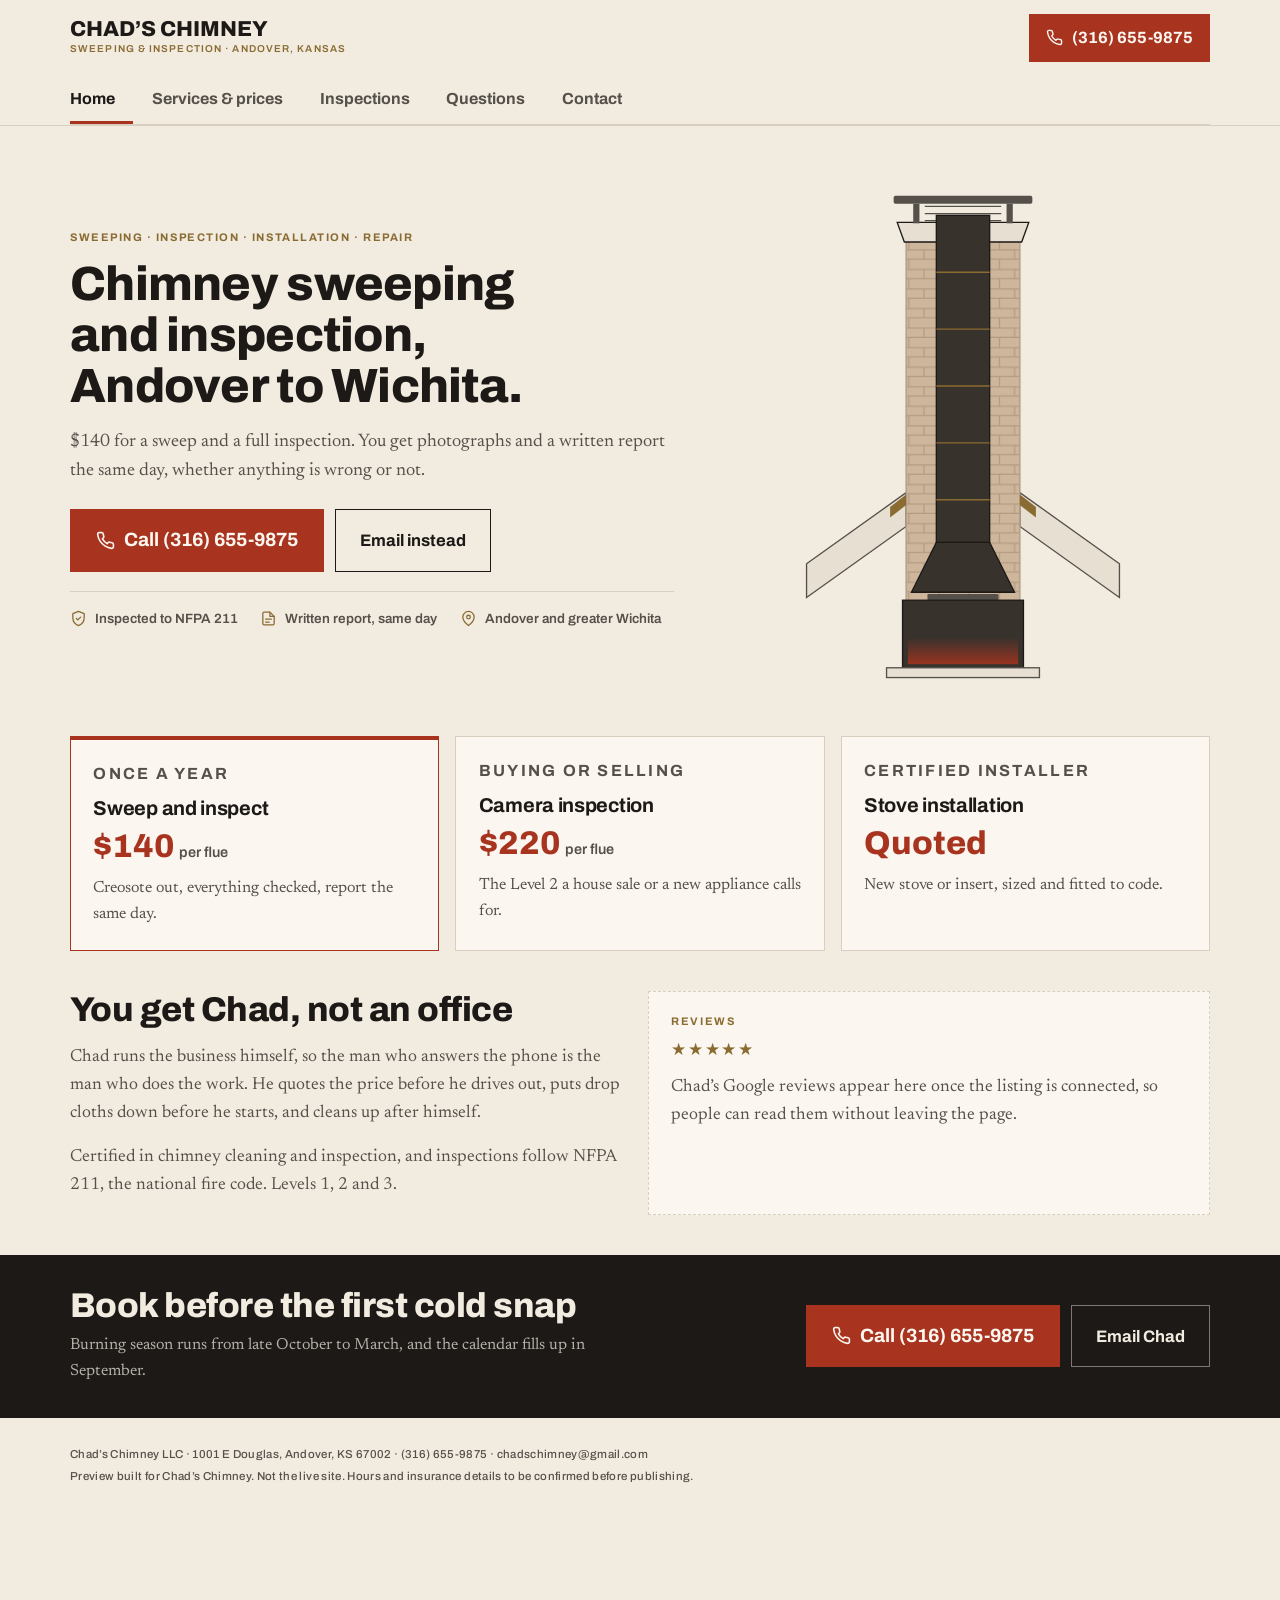
==== index.html @ 2d2edec3 "Add the Chad's Chimney website Single-file site: five tabs, one call to action, click-to-call throug" ====
<!doctype html>
<html lang="en">
<head>
<meta charset="utf-8">
<meta name="viewport" content="width=device-width, initial-scale=1">
<title>Chad's Chimney — Chimney Sweeping &amp; Inspection, Andover &amp; Wichita KS</title>
<meta name="description" content="Chimney sweeping and NFPA 211 inspections across Andover and greater Wichita. $140 per flue for a sweep and full inspection, $220 for a camera inspection. Call (316) 655-9875.">
<link rel="canonical" href="https://www.chadschimney.com/">
<link rel="preconnect" href="https://fonts.googleapis.com">
<link rel="preconnect" href="https://fonts.gstatic.com" crossorigin>
<link rel="stylesheet" href="https://fonts.googleapis.com/css2?family=Archivo:wght@500;600;700;800&family=Newsreader:opsz,wght@6..72,400;6..72,500&display=swap">
<script type="application/ld+json">
{
  "@context": "https://schema.org",
  "@type": "HomeAndConstructionBusiness",
  "name": "Chad's Chimney",
  "legalName": "Chad's Chimney LLC",
  "url": "https://www.chadschimney.com/",
  "telephone": "+1-316-655-9875",
  "email": "chadschimney@gmail.com",
  "priceRange": "$140-$220",
  "address": {
    "@type": "PostalAddress",
    "streetAddress": "1001 E Douglas",
    "addressLocality": "Andover",
    "addressRegion": "KS",
    "postalCode": "67002",
    "addressCountry": "US"
  },
  "areaServed": [
    { "@type": "City", "name": "Andover" },
    { "@type": "City", "name": "Wichita" },
    { "@type": "City", "name": "Derby" },
    { "@type": "City", "name": "Augusta" },
    { "@type": "City", "name": "El Dorado" },
    { "@type": "City", "name": "Rose Hill" }
  ],
  "hasCredential": "Certified in chimney cleaning and inspection; NFI Woodburning Specialist",
  "makesOffer": [
    { "@type": "Offer", "name": "Chimney sweeping and Level 1 inspection", "price": "140.00", "priceCurrency": "USD" },
    { "@type": "Offer", "name": "Level 2 camera inspection", "price": "220.00", "priceCurrency": "USD" }
  ]
}
</script>
<style>
  :root {
    --paper:   #F1EBE0;
    --panel:   #FBF7F0;
    --panel-2: #E7DFD1;
    --ink:     #1C1917;
    --ink-2:   #56504A;
    --line:    #D8CFC0;
    --brick:   #A8341F;
    --brass:   #8A6B31;
    --green:   #2C6549;
    --on-dark: #F1EBE0;
    --brick-fill: #CDB69C;
    --brick-line: #B39C82;
    --void:    #38322C;
    color-scheme: light;
  }
  @media (prefers-color-scheme: dark) {
    :root:not([data-theme="light"]) {
      --paper: #17150F; --panel: #201D18; --panel-2: #2A261F;
      --ink: #EFE9DC; --ink-2: #A79E90; --line: #38322A;
      --brick: #E0562F; --brass: #C9A05E; --green: #6BBE95;
      --brick-fill: #4A4038; --brick-line: #5E5147; --void: #0E0C0A;
      color-scheme: dark;
    }
  }
  :root[data-theme="dark"] {
    --paper: #17150F; --panel: #201D18; --panel-2: #2A261F;
    --ink: #EFE9DC; --ink-2: #A79E90; --line: #38322A;
    --brick: #E0562F; --brass: #C9A05E; --green: #6BBE95;
    --brick-fill: #4A4038; --brick-line: #5E5147; --void: #0E0C0A;
    color-scheme: dark;
  }

  * { box-sizing: border-box; }
  body {
    margin: 0; background: var(--paper); color: var(--ink);
    font-family: Newsreader, Georgia, "Times New Roman", serif;
    font-size: 17.5px; line-height: 1.6; -webkit-font-smoothing: antialiased;
  }
  h1, h2, h3 { font-family: Archivo, "Helvetica Neue", Arial, sans-serif; margin: 0; letter-spacing: -0.015em; text-wrap: balance; }
  h1 { font-weight: 800; font-size: clamp(2rem, 1.3rem + 2.4vw, 3rem); line-height: 1.06; }
  h2 { font-weight: 800; font-size: clamp(1.6rem, 1.25rem + 1.3vw, 2.15rem); line-height: 1.1; }
  h3 { font-weight: 700; font-size: 1.25rem; line-height: 1.3; }
  p { margin: 0 0 1rem; max-width: 60ch; }
  a { color: var(--brick); }
  .wrap { width: min(1140px, 100% - 2.4rem); margin-inline: auto; }
  .label { font-family: Archivo, sans-serif; font-weight: 700; font-size: 11px; letter-spacing: .14em; text-transform: uppercase; color: var(--brass); }
  :focus-visible { outline: 2px solid var(--brick); outline-offset: 3px; }

  .call {
    display: inline-flex; align-items: center; justify-content: center; gap: .6rem;
    background: var(--brick); color: #FBF7F0; text-decoration: none;
    font-family: Archivo, sans-serif; font-weight: 700; font-size: 1.2rem;
    padding: 1rem 1.6rem; min-height: 56px; border: 0; cursor: pointer;
    transition: background .12s ease;
  }
  .call:hover { background: #8E2A15; }
  .call.sm { font-size: 1.02rem; padding: .7rem 1.05rem; min-height: 46px; }
  .second {
    display: inline-flex; align-items: center; justify-content: center; min-height: 56px;
    padding: 1rem 1.5rem; border: 1.5px solid var(--ink); color: var(--ink);
    text-decoration: none; font-family: Archivo, sans-serif; font-weight: 700; font-size: 1.04rem;
  }
  .second:hover { background: var(--panel-2); }

  .head { position: sticky; top: 0; z-index: 30; background: var(--paper); border-bottom: 1px solid var(--line); }
  .head-in { display: flex; align-items: center; gap: 1rem; padding: .85rem 0; }
  .brand { margin-right: auto; display: flex; flex-direction: column; gap: 1px; min-width: 0; }
  .brand .n { font-family: Archivo, sans-serif; font-weight: 800; font-size: 1.35rem; line-height: 1; white-space: nowrap; }
  .brand .s { font-family: Archivo, sans-serif; font-weight: 600; font-size: 10px; letter-spacing: .11em; text-transform: uppercase; color: var(--brass); white-space: nowrap; }
  @media (max-width: 420px) { .brand .n { font-size: 1.15rem; } .brand .s { display: none; } }

  .tabs { display: flex; border-bottom: 1px solid var(--line); overflow-x: auto; scrollbar-width: none; }
  .tabs::-webkit-scrollbar { display: none; }
  .tab {
    appearance: none; background: none; border: 0; cursor: pointer; white-space: nowrap;
    font-family: Archivo, sans-serif; font-weight: 700; font-size: 1rem; color: var(--ink-2);
    padding: .85rem 1.15rem; border-bottom: 3px solid transparent; min-height: 48px;
  }
  .tab:first-child { padding-left: 0; }
  .tab:hover { color: var(--ink); }
  .tab[aria-selected="true"] { color: var(--ink); border-bottom-color: var(--brick); }

  .panel { padding: 2.3rem 0 0; }
  .panel[hidden] { display: none !important; }
  .block { padding-bottom: 2.5rem; }
  .lead { font-size: 1.14rem; color: var(--ink-2); }
  .sub { color: var(--ink-2); }

  .hero { display: grid; grid-template-columns: minmax(0, 1.1fr) minmax(0, .9fr); gap: 2.6rem; align-items: center; }
  @media (max-width: 900px) { .hero { grid-template-columns: 1fr; gap: 1.4rem; } }
  @media (max-width: 760px) { .diagram { max-width: 200px; } }
  .hero .cta { display: flex; flex-wrap: wrap; gap: .7rem; margin: 1.4rem 0 1.2rem; }
  .trust { display: flex; flex-wrap: wrap; gap: .5rem 1.4rem; padding-top: 1rem; border-top: 1px solid var(--line); }
  .trust span { display: flex; align-items: center; gap: .5rem; font-family: Archivo, sans-serif; font-weight: 600; font-size: .84rem; color: var(--ink-2); }
  .diagram { display: block; width: 100%; max-width: 320px; height: auto; margin-inline: auto; }

  .three { display: grid; grid-template-columns: repeat(3, minmax(0, 1fr)); gap: 1rem; }
  @media (max-width: 820px) { .three { grid-template-columns: 1fr; } }
  .two { display: grid; grid-template-columns: repeat(2, minmax(0, 1fr)); gap: 1rem; }
  @media (max-width: 760px) { .two { grid-template-columns: 1fr; } }

  .card { background: var(--panel); border: 1px solid var(--line); padding: 1.3rem 1.4rem 1.4rem; display: flex; flex-direction: column; gap: .55rem; }
  .card.hot { border-color: var(--brick); border-top: 4px solid var(--brick); }
  .card p { margin: 0; color: var(--ink-2); font-size: 1.01rem; }
  .card .amt { font-family: Archivo, sans-serif; font-weight: 800; font-size: 2.05rem; color: var(--brick); line-height: 1; }
  .card .per { font-family: Archivo, sans-serif; font-weight: 600; font-size: .9rem; color: var(--ink-2); }
  .card ul { list-style: none; margin: .3rem 0 0; padding: 0; display: grid; gap: .36rem; }
  .card li { position: relative; padding-left: 1.15rem; color: var(--ink-2); font-size: 1rem; }
  .card li::before { content: ""; position: absolute; left: 0; top: .66em; width: 8px; height: 1.5px; background: var(--brick); }
  .card .foot { margin-top: auto; padding-top: 1rem; }

  .rows { border-top: 1px solid var(--line); }
  .row { display: grid; grid-template-columns: 38px minmax(0, 1fr); gap: 1rem; padding: 1rem 0; border-bottom: 1px solid var(--line); align-items: start; }
  .row .n { font-family: Archivo, sans-serif; font-weight: 800; font-size: 1.1rem; color: var(--brick); line-height: 1.3; }
  .row h3 { margin-bottom: .2rem; }
  .row p { margin: 0; color: var(--ink-2); font-size: 1.01rem; }

  .strip { display: grid; grid-template-columns: repeat(3, minmax(0, 1fr)); gap: 1px; background: var(--line); border: 1px solid var(--line); }
  @media (max-width: 760px) { .strip { grid-template-columns: 1fr; } }
  .strip > div { background: var(--panel); padding: 1.1rem 1.2rem; display: flex; flex-direction: column; gap: .25rem; }
  .strip .k { font-family: Archivo, sans-serif; font-weight: 800; font-size: 1.6rem; color: var(--brick); line-height: 1.1; }
  .strip .v { font-size: .98rem; color: var(--ink-2); }

  .scroll { overflow-x: auto; border: 1px solid var(--line); background: var(--panel); }
  table { border-collapse: collapse; width: 100%; min-width: 560px; }
  th, td { text-align: left; padding: .8rem 1.1rem; border-bottom: 1px solid var(--line); vertical-align: top; font-size: 1rem; }
  thead th { font-family: Archivo, sans-serif; font-weight: 700; font-size: 10.5px; letter-spacing: .11em; text-transform: uppercase; color: var(--ink-2); background: var(--panel-2); }
  tbody tr:last-child td { border-bottom: 0; }
  td.deg { font-family: Archivo, sans-serif; font-weight: 800; font-size: 1.02rem; white-space: nowrap; }
  td.deg small { display: block; font-weight: 600; font-size: 10px; letter-spacing: .09em; margin-top: .2rem; }

  .reviews { border: 1px dashed var(--line); background: var(--panel); padding: 1.3rem 1.4rem; display: flex; flex-direction: column; gap: .5rem; }
  .stars { color: var(--brass); font-size: 1.05rem; letter-spacing: .1em; }

  .towns { display: flex; flex-wrap: wrap; gap: .45rem; padding: 0; margin: .4rem 0 0; }
  .towns li { list-style: none; font-family: Archivo, sans-serif; font-weight: 600; font-size: .92rem; border: 1px solid var(--line); background: var(--panel); padding: .4rem .7rem; color: var(--ink-2); }

  .qa { display: grid; grid-template-columns: repeat(2, minmax(0, 1fr)); gap: 0 2.6rem; border-top: 1px solid var(--line); }
  @media (max-width: 780px) { .qa { grid-template-columns: 1fr; } }
  .qa > div { padding: 1.2rem 0 1.3rem; border-bottom: 1px solid var(--line); }
  .qa h3 { font-size: 1.15rem; margin-bottom: .35rem; }
  .qa p { margin: 0; color: var(--ink-2); font-size: 1.01rem; max-width: none; }

  .band { background: var(--ink); color: var(--on-dark); }
  .band-in { display: flex; flex-wrap: wrap; align-items: center; gap: 1.4rem; padding: 2rem 0 2.1rem; }
  .band h2 { color: var(--on-dark); }
  .band p { color: color-mix(in srgb, var(--on-dark) 72%, var(--ink)); margin: .5rem 0 0; font-size: 1.01rem; }
  .band .acts { display: flex; flex-wrap: wrap; gap: .7rem; }
  .band .second { border-color: color-mix(in srgb, var(--on-dark) 45%, transparent); color: var(--on-dark); }
  .band .second:hover { background: rgba(255,255,255,.07); }

  footer { padding: 1.6rem 0 6.5rem; }
  .fine { font-family: Archivo, sans-serif; font-weight: 500; font-size: 11.5px; letter-spacing: .03em; color: var(--ink-2); line-height: 1.9; max-width: none; }

  .callbar { display: none; }
  @media (max-width: 760px) {
    .callbar { display: block; position: fixed; left: 0; right: 0; bottom: 0; z-index: 40; background: var(--brick); }
    .callbar a { display: flex; align-items: center; justify-content: center; gap: .6rem; min-height: 58px; color: #FBF7F0; text-decoration: none; font-family: Archivo, sans-serif; font-weight: 700; font-size: 1.15rem; }
    footer { padding-bottom: 5.5rem; }
  }
  @media (prefers-reduced-motion: reduce) { * { transition-duration: .001ms !important; } }
</style>
</head>
<body>

<header class="head">
  <div class="wrap head-in">
    <div class="brand">
      <span class="n">CHAD&rsquo;S CHIMNEY</span>
      <span class="s">Sweeping &amp; inspection &middot; Andover, Kansas</span>
    </div>
    <a class="call sm" href="tel:+13166559875">
      <svg width="17" height="17" viewBox="0 0 24 24" fill="none" stroke="currentColor" stroke-width="2" stroke-linecap="round" stroke-linejoin="round" aria-hidden="true"><path d="M22 16.9v3a2 2 0 0 1-2.2 2 19.8 19.8 0 0 1-8.6-3.1 19.5 19.5 0 0 1-6-6A19.8 19.8 0 0 1 2.1 4.2 2 2 0 0 1 4.1 2h3a2 2 0 0 1 2 1.7c.1 1 .4 1.9.7 2.8a2 2 0 0 1-.5 2.1L8.1 9.9a16 16 0 0 0 6 6l1.3-1.3a2 2 0 0 1 2.1-.4c.9.3 1.8.5 2.8.6a2 2 0 0 1 1.7 2z"></path></svg>
      (316) 655-9875
    </a>
  </div>
  <div class="wrap">
    <div class="tabs" role="tablist" aria-label="Sections">
      <button class="tab" role="tab" id="t-home" aria-controls="home" aria-selected="true" type="button">Home</button>
      <button class="tab" role="tab" id="t-services" aria-controls="services" aria-selected="false" type="button">Services &amp; prices</button>
      <button class="tab" role="tab" id="t-inspections" aria-controls="inspections" aria-selected="false" type="button">Inspections</button>
      <button class="tab" role="tab" id="t-questions" aria-controls="questions" aria-selected="false" type="button">Questions</button>
      <button class="tab" role="tab" id="t-contact" aria-controls="contact" aria-selected="false" type="button">Contact</button>
    </div>
  </div>
</header>

<main>

<section class="panel" id="home" role="tabpanel" aria-labelledby="t-home">
  <div class="wrap block">
    <div class="hero">
      <div>
        <p class="label" style="margin:0 0 .8rem;">Sweeping &middot; Inspection &middot; Installation &middot; Repair</p>
        <h1>Chimney sweeping and inspection, Andover to Wichita.</h1>
        <p class="lead" style="margin-top:1rem;">$140 for a sweep and a full inspection. You get photographs and a written report the same day, whether anything is wrong or not.</p>
        <div class="cta">
          <a class="call" href="tel:+13166559875">
            <svg width="19" height="19" viewBox="0 0 24 24" fill="none" stroke="currentColor" stroke-width="2" stroke-linecap="round" stroke-linejoin="round" aria-hidden="true"><path d="M22 16.9v3a2 2 0 0 1-2.2 2 19.8 19.8 0 0 1-8.6-3.1 19.5 19.5 0 0 1-6-6A19.8 19.8 0 0 1 2.1 4.2 2 2 0 0 1 4.1 2h3a2 2 0 0 1 2 1.7c.1 1 .4 1.9.7 2.8a2 2 0 0 1-.5 2.1L8.1 9.9a16 16 0 0 0 6 6l1.3-1.3a2 2 0 0 1 2.1-.4c.9.3 1.8.5 2.8.6a2 2 0 0 1 1.7 2z"></path></svg>
            Call (316) 655-9875
          </a>
          <a class="second" href="mailto:chadschimney@gmail.com">Email instead</a>
        </div>
        <div class="trust">
          <span>
            <svg width="17" height="17" viewBox="0 0 24 24" fill="none" stroke="var(--brass)" stroke-width="1.8" stroke-linecap="round" stroke-linejoin="round" aria-hidden="true"><path d="M12 2 4 5v6c0 5 3.4 9.4 8 11 4.6-1.6 8-6 8-11V5z"></path><path d="m9 12 2 2 4-4"></path></svg>
            Inspected to NFPA 211
          </span>
          <span>
            <svg width="17" height="17" viewBox="0 0 24 24" fill="none" stroke="var(--brass)" stroke-width="1.8" stroke-linecap="round" stroke-linejoin="round" aria-hidden="true"><path d="M14 3H6a2 2 0 0 0-2 2v14a2 2 0 0 0 2 2h12a2 2 0 0 0 2-2V9z"></path><path d="M14 3v6h6"></path><path d="M8 13h8M8 17h5"></path></svg>
            Written report, same day
          </span>
          <span>
            <svg width="17" height="17" viewBox="0 0 24 24" fill="none" stroke="var(--brass)" stroke-width="1.8" stroke-linecap="round" stroke-linejoin="round" aria-hidden="true"><path d="M20 10c0 6-8 12-8 12s-8-6-8-12a8 8 0 0 1 16 0z"></path><circle cx="12" cy="10" r="2.6"></circle></svg>
            Andover and greater Wichita
          </span>
        </div>
      </div>

      <div class="art">
        <svg class="diagram" viewBox="0 0 360 600" role="img" aria-label="Cutaway drawing of a masonry chimney showing the cap, crown, flue liner, flashing, damper and firebox.">
          <defs>
            <pattern id="bw" patternUnits="userSpaceOnUse" width="34" height="22">
              <rect width="34" height="22" fill="var(--brick-fill)"></rect>
              <path d="M0 21.2 H34 M17 0 V10.8 M0 10.8 H34 M0 10.8 V22 M34 10.8 V22" fill="none" stroke="var(--brick-line)" stroke-width="1.4"></path>
            </pattern>
            <linearGradient id="fire" x1="0" y1="1" x2="0" y2="0">
              <stop offset="0%" stop-color="var(--brick)" stop-opacity="1"></stop>
              <stop offset="100%" stop-color="var(--brick)" stop-opacity="0"></stop>
            </linearGradient>
          </defs>
          <polygon points="4,452 116,372 116,410 4,490" fill="var(--panel-2)" stroke="var(--ink-2)" stroke-width="1.5"></polygon>
          <polygon points="356,452 244,372 244,410 356,490" fill="var(--panel-2)" stroke="var(--ink-2)" stroke-width="1.5"></polygon>
          <rect x="116" y="88" width="128" height="424" fill="url(#bw)" stroke="var(--brick-line)" stroke-width="1.5"></rect>
          <polygon points="106,68 254,68 246,90 114,90" fill="var(--panel-2)" stroke="var(--ink)" stroke-width="1.5"></polygon>
          <rect x="102" y="38" width="156" height="9" rx="2" fill="var(--ink-2)"></rect>
          <rect x="124" y="47" width="7" height="22" fill="var(--ink-2)"></rect>
          <rect x="229" y="47" width="7" height="22" fill="var(--ink-2)"></rect>
          <path d="M137 50 H223 M137 58 H223 M137 66 H223" stroke="var(--ink-2)" stroke-width="1.4"></path>
          <rect x="150" y="60" width="60" height="368" fill="var(--void)" stroke="var(--ink)" stroke-width="1.5"></rect>
          <path d="M150 124 H210 M150 188 H210 M150 252 H210 M150 316 H210 M150 380 H210" stroke="var(--brass)" stroke-width="1.5"></path>
          <polygon points="116,374 98,388 98,400 116,386" fill="var(--brass)"></polygon>
          <polygon points="244,374 262,388 262,400 244,386" fill="var(--brass)"></polygon>
          <polygon points="150,428 210,428 238,484 122,484" fill="var(--void)" stroke="var(--ink)" stroke-width="1.5"></polygon>
          <rect x="140" y="486" width="80" height="7" rx="1.5" fill="var(--ink-2)"></rect>
          <rect x="112" y="493" width="136" height="76" fill="var(--void)" stroke="var(--ink)" stroke-width="1.5"></rect>
          <rect x="118" y="535" width="124" height="30" fill="url(#fire)" opacity="0.85"></rect>
          <rect x="94" y="569" width="172" height="11" fill="var(--panel-2)" stroke="var(--ink-2)" stroke-width="1.5"></rect>
        </svg>
      </div>
    </div>
  </div>

  <div class="wrap block">
    <div class="three">
      <div class="card hot">
        <p class="label" style="margin:0;">Once a year</p>
        <h3>Sweep and inspect</h3>
        <div><span class="amt">$140</span> <span class="per">per flue</span></div>
        <p>Creosote out, everything checked, report the same day.</p>
      </div>
      <div class="card">
        <p class="label" style="margin:0;">Buying or selling</p>
        <h3>Camera inspection</h3>
        <div><span class="amt">$220</span> <span class="per">per flue</span></div>
        <p>The Level 2 a house sale or a new appliance calls for.</p>
      </div>
      <div class="card">
        <p class="label" style="margin:0;">Certified installer</p>
        <h3>Stove installation</h3>
        <div><span class="amt">Quoted</span></div>
        <p>New stove or insert, sized and fitted to code.</p>
      </div>
    </div>
  </div>

  <div class="wrap block">
    <div class="two">
      <div>
        <h2>You get Chad, not an office</h2>
        <p class="sub" style="margin-top:.9rem;">Chad runs the business himself, so the man who answers the phone is the man who does the work. He quotes the price before he drives out, puts drop cloths down before he starts, and cleans up after himself.</p>
        <p class="sub">Certified in chimney cleaning and inspection, and inspections follow NFPA 211, the national fire code. Levels 1, 2 and 3.</p>
      </div>
      <div class="reviews">
        <p class="label" style="margin:0;">Reviews</p>
        <div class="stars">&#9733;&#9733;&#9733;&#9733;&#9733;</div>
        <p style="margin:0;color:var(--ink-2);">Chad&rsquo;s Google reviews appear here once the listing is connected, so people can read them without leaving the page.</p>
      </div>
    </div>
  </div>
</section>

<section class="panel" id="services" role="tabpanel" aria-labelledby="t-services" hidden>
  <div class="wrap block">
    <h2>Services and prices</h2>
    <p class="lead" style="margin-top:.9rem;">Flat prices where a flat price makes sense. Anything else gets photographed and quoted before it is touched.</p>
  </div>

  <div class="wrap block">
    <div class="two">
      <div class="card hot">
        <p class="label" style="margin:0;">Most homes, most years</p>
        <h3>Sweeping and Level 1 inspection</h3>
        <div><span class="amt">$140</span> <span class="per">per flue</span></div>
        <ul>
          <li>Creosote removed, firebox to cap</li>
          <li>Damper and smoke chamber cleaned</li>
          <li>Nests and blockages cleared</li>
          <li>Written report with photographs</li>
        </ul>
        <div class="foot"><a class="call sm" href="tel:+13166559875">Book a sweep</a></div>
      </div>
      <div class="card">
        <p class="label" style="margin:0;">Selling, buying, or a new appliance</p>
        <h3>Level 2 camera inspection</h3>
        <div><span class="amt">$220</span> <span class="per">per flue</span></div>
        <ul>
          <li>Video scan of the whole liner</li>
          <li>Cracks, gaps and joints documented</li>
          <li>A report a buyer or agent will accept</li>
          <li>Level 3 when access has to be opened</li>
        </ul>
        <div class="foot"><a class="call sm" href="tel:+13166559875">Book an inspection</a></div>
      </div>
      <div class="card">
        <p class="label" style="margin:0;">Certified installer</p>
        <h3>Stove and insert installation</h3>
        <div><span class="amt">Quoted</span> <span class="per">per appliance</span></div>
        <ul>
          <li>Sizing and siting</li>
          <li>Liner and connector pipe to code</li>
          <li>Clearances and hearth protection</li>
          <li>Inspected before it is signed off</li>
        </ul>
        <div class="foot"><a class="call sm" href="tel:+13166559875">Talk it through</a></div>
      </div>
      <div class="card">
        <p class="label" style="margin:0;">Put right</p>
        <h3>Repairs and stove service</h3>
        <div><span class="amt">Quoted</span> <span class="per">from photos</span></div>
        <ul>
          <li>Caps and chase covers</li>
          <li>Crown sealing and masonry</li>
          <li>Gaskets, baffles, connector pipe</li>
          <li>A price before anything is done</li>
        </ul>
        <div class="foot"><a class="call sm" href="tel:+13166559875">Get it quoted</a></div>
      </div>
    </div>
  </div>

  <div class="wrap block">
    <h2>What the visit looks like</h2>
    <div class="rows" style="margin-top:1.2rem;">
      <div class="row"><div class="n">1</div><div><h3>Drop cloths down</h3><p>The fireplace opening gets sealed off before anything else happens.</p></div></div>
      <div class="row"><div class="n">2</div><div><h3>Vacuum on</h3><p>A HEPA vacuum runs the whole visit, so the soot stays in the firebox.</p></div></div>
      <div class="row"><div class="n">3</div><div><h3>Brush the flue</h3><p>Rotary brush and rods from the firebox up, plus the corners of the smoke chamber.</p></div></div>
      <div class="row"><div class="n">4</div><div><h3>Look at everything</h3><p>Cap, crown and flashing from the roof. Camera up the flue if it is a Level 2.</p></div></div>
      <div class="row"><div class="n">5</div><div><h3>Report that evening</h3><p>Findings, photographs and a plain recommendation, in your inbox.</p></div></div>
    </div>
    <p class="sub" style="margin-top:1.1rem;">About an hour for one flue.</p>
  </div>
</section>

<section class="panel" id="inspections" role="tabpanel" aria-labelledby="t-inspections" hidden>
  <div class="wrap block">
    <h2>Which inspection do you need?</h2>
    <p class="lead" style="margin-top:.9rem;">NFPA 211 decides this, not us. If any one of these is true, you need a Level 2.</p>
    <div class="strip" style="margin-top:1.3rem;">
      <div><span class="k">1</span><span class="v">The house is being bought or sold</span></div>
      <div><span class="k">2</span><span class="v">A new stove, insert or fuel type is going in</span></div>
      <div><span class="k">3</span><span class="v">There has been a chimney fire, a strike or a bad storm</span></div>
    </div>
    <p class="sub" style="margin-top:1.1rem;">If none of them is true, the yearly sweep and Level 1 inspection at $140 is the one you want. Level 3 is for when access has to be opened up to find the problem. It is rare, and it is quoted.</p>
  </div>

  <div class="wrap block">
    <h2>Six places a chimney fails</h2>
    <p class="sub" style="margin-top:.7rem;">What Chad is looking at while he is up there.</p>
    <div class="rows" style="margin-top:1.2rem;">
      <div class="row"><div class="n">1</div><div><h3>Cap</h3><p>Missing or rusted through, and rain, leaves and nesting animals go straight down the flue.</p></div></div>
      <div class="row"><div class="n">2</div><div><h3>Crown</h3><p>Small cracks open up over a Kansas winter and let water into the brick from above.</p></div></div>
      <div class="row"><div class="n">3</div><div><h3>Flue liner</h3><p>Cracked tiles let heat and carbon monoxide reach the framing. Only a camera sees it.</p></div></div>
      <div class="row"><div class="n">4</div><div><h3>Flashing</h3><p>The usual cause of a leaking chimney that turns out to be a leaking roof.</p></div></div>
      <div class="row"><div class="n">5</div><div><h3>Damper and smoke chamber</h3><p>Where creosote collects first, and where a damper rusted open costs you all winter.</p></div></div>
      <div class="row"><div class="n">6</div><div><h3>Firebox</h3><p>Open mortar joints and burned-through panels. This is the finding that holds up house sales.</p></div></div>
    </div>
  </div>

  <div class="wrap block">
    <h2>Creosote, in three degrees</h2>
    <p class="sub" style="margin-top:.7rem;">One word for three different substances. Only the first comes off with a brush.</p>
    <div class="scroll" style="margin-top:1.2rem;">
      <table>
        <thead><tr><th scope="col">Degree</th><th scope="col">What it looks like</th><th scope="col">What it takes</th></tr></thead>
        <tbody>
          <tr>
            <td class="deg" style="color:var(--green);">First<small>ROUTINE</small></td>
            <td>Dusty, flaky soot. Comes off on a glove.</td>
            <td>A brush. This is what the yearly sweep is for.</td>
          </tr>
          <tr>
            <td class="deg" style="color:var(--brass);">Second<small>WORTH A TALK</small></td>
            <td>Hard black flakes, slightly shiny, packed into the corners.</td>
            <td>Rotary work, then a look at your draft and your firewood.</td>
          </tr>
          <tr>
            <td class="deg" style="color:var(--brick);">Third<small>STOP BURNING</small></td>
            <td>Glazed tar running down the tile like poured glass.</td>
            <td>Treatment over repeat visits, or a new liner. This is what catches fire.</td>
          </tr>
        </tbody>
      </table>
    </div>
  </div>
</section>

<section class="panel" id="questions" role="tabpanel" aria-labelledby="t-questions" hidden>
  <div class="wrap block">
    <h2>Questions Chad gets on the phone</h2>
    <p class="lead" style="margin-top:.9rem;">If yours is not here, call and ask. The answer is free either way.</p>
    <div class="qa" style="margin-top:1.4rem;">
      <div>
        <h3>How much does a chimney sweep cost?</h3>
        <p>$140 per flue for a sweep with a Level 1 inspection. $220 for a Level 2 camera inspection. No call-out fee and no separate estimate visit.</p>
      </div>
      <div>
        <h3>How often does a chimney need sweeping?</h3>
        <p>NFPA 211 calls for an inspection every year. Whether it needs sweeping depends on what the inspection finds: how much you burned, and how dry the wood was.</p>
      </div>
      <div>
        <h3>Do I need an inspection to sell my house?</h3>
        <p>Yes, a Level 2. A property sale is one of the three things NFPA 211 says calls for a camera inspection.</p>
      </div>
      <div>
        <h3>How long does it take, and how messy is it?</h3>
        <p>About an hour for one flue. Drop cloths go down, the opening is sealed, and a vacuum runs the whole time.</p>
      </div>
      <div>
        <h3>Can you install a wood stove or insert?</h3>
        <p>Yes. Chad is a certified installer, so it is his own work rather than something subcontracted out. Sizing, liner, clearances and hearth protection, then inspected before sign-off.</p>
      </div>
      <div>
        <h3>How far will you drive?</h3>
        <p>About 25 miles from Andover, which covers most of Butler and Sedgwick counties. If your town is not on the contact page, ask anyway.</p>
      </div>
    </div>
  </div>
</section>

<section class="panel" id="contact" role="tabpanel" aria-labelledby="t-contact" hidden>
  <div class="wrap block">
    <h2>Get Chad out</h2>
    <p class="lead" style="margin-top:.9rem;">Quickest way is to call. You will get Chad, not an answering service.</p>
    <div style="display:flex;flex-wrap:wrap;gap:.7rem;margin-top:1.3rem;">
      <a class="call" href="tel:+13166559875">
        <svg width="19" height="19" viewBox="0 0 24 24" fill="none" stroke="currentColor" stroke-width="2" stroke-linecap="round" stroke-linejoin="round" aria-hidden="true"><path d="M22 16.9v3a2 2 0 0 1-2.2 2 19.8 19.8 0 0 1-8.6-3.1 19.5 19.5 0 0 1-6-6A19.8 19.8 0 0 1 2.1 4.2 2 2 0 0 1 4.1 2h3a2 2 0 0 1 2 1.7c.1 1 .4 1.9.7 2.8a2 2 0 0 1-.5 2.1L8.1 9.9a16 16 0 0 0 6 6l1.3-1.3a2 2 0 0 1 2.1-.4c.9.3 1.8.5 2.8.6a2 2 0 0 1 1.7 2z"></path></svg>
        Call (316) 655-9875
      </a>
      <a class="second" href="mailto:chadschimney@gmail.com">chadschimney@gmail.com</a>
    </div>
  </div>

  <div class="wrap block">
    <div class="three">
      <div class="card">
        <p class="label" style="margin:0;">Where</p>
        <p style="color:var(--ink);">1001 E Douglas<br>Andover, KS 67002</p>
      </div>
      <div class="card">
        <p class="label" style="margin:0;">When</p>
        <p style="color:var(--ink);">Monday to Saturday, by appointment<br>The calendar fills up in September</p>
      </div>
      <div class="card">
        <p class="label" style="margin:0;">Qualified</p>
        <p style="color:var(--ink);">Certified in chimney cleaning and inspection<br>NFPA 211, levels 1, 2 and 3<br>NFI Woodburning Specialist</p>
      </div>
    </div>
  </div>

  <div class="wrap block">
    <h2>Towns Chad covers</h2>
    <p class="sub" style="margin-top:.7rem;">Not on the list? Call anyway. It is usually a yes.</p>
    <ul class="towns">
      <li>Andover</li><li>Wichita</li><li>Derby</li><li>Rose Hill</li><li>Augusta</li><li>El Dorado</li>
      <li>Towanda</li><li>Benton</li><li>Bel Aire</li><li>Park City</li><li>Mulvane</li><li>Haysville</li>
      <li>Goddard</li><li>Maize</li><li>Douglass</li><li>Newton</li>
    </ul>
  </div>
</section>

<div class="band">
  <div class="wrap band-in">
    <div style="flex:1 1 340px;">
      <h2>Book before the first cold snap</h2>
      <p>Burning season runs from late October to March, and the calendar fills up in September.</p>
    </div>
    <div class="acts">
      <a class="call" href="tel:+13166559875">
        <svg width="19" height="19" viewBox="0 0 24 24" fill="none" stroke="currentColor" stroke-width="2" stroke-linecap="round" stroke-linejoin="round" aria-hidden="true"><path d="M22 16.9v3a2 2 0 0 1-2.2 2 19.8 19.8 0 0 1-8.6-3.1 19.5 19.5 0 0 1-6-6A19.8 19.8 0 0 1 2.1 4.2 2 2 0 0 1 4.1 2h3a2 2 0 0 1 2 1.7c.1 1 .4 1.9.7 2.8a2 2 0 0 1-.5 2.1L8.1 9.9a16 16 0 0 0 6 6l1.3-1.3a2 2 0 0 1 2.1-.4c.9.3 1.8.5 2.8.6a2 2 0 0 1 1.7 2z"></path></svg>
        Call (316) 655-9875
      </a>
      <a class="second" href="mailto:chadschimney@gmail.com">Email Chad</a>
    </div>
  </div>
</div>

</main>

<footer>
  <div class="wrap">
    <p class="fine">
      Chad&rsquo;s Chimney LLC &middot; 1001 E Douglas, Andover, KS 67002 &middot; (316) 655-9875 &middot; chadschimney@gmail.com<br>
      Preview built for Chad&rsquo;s Chimney. Not the live site. Hours and insurance details to be confirmed before publishing.
    </p>
  </div>
</footer>

<div class="callbar">
  <a href="tel:+13166559875">
    <svg width="19" height="19" viewBox="0 0 24 24" fill="none" stroke="currentColor" stroke-width="2" stroke-linecap="round" stroke-linejoin="round" aria-hidden="true"><path d="M22 16.9v3a2 2 0 0 1-2.2 2 19.8 19.8 0 0 1-8.6-3.1 19.5 19.5 0 0 1-6-6A19.8 19.8 0 0 1 2.1 4.2 2 2 0 0 1 4.1 2h3a2 2 0 0 1 2 1.7c.1 1 .4 1.9.7 2.8a2 2 0 0 1-.5 2.1L8.1 9.9a16 16 0 0 0 6 6l1.3-1.3a2 2 0 0 1 2.1-.4c.9.3 1.8.5 2.8.6a2 2 0 0 1 1.7 2z"></path></svg>
    Call (316) 655-9875
  </a>
</div>

<script>
  var tabs = Array.prototype.slice.call(document.querySelectorAll('.tab'));
  var panels = tabs.map(function (t) { return document.getElementById(t.getAttribute('aria-controls')); });
  function show(id, push) {
    tabs.forEach(function (t, i) {
      var on = t.getAttribute('aria-controls') === id;
      t.setAttribute('aria-selected', on ? 'true' : 'false');
      panels[i].hidden = !on;
    });
    if (push) { try { history.replaceState(null, '', '#' + id); } catch (e) {} }
    window.scrollTo({ top: 0, behavior: 'auto' });
  }
  tabs.forEach(function (t) {
    t.addEventListener('click', function () { show(t.getAttribute('aria-controls'), true); });
    t.addEventListener('keydown', function (e) {
      var i = tabs.indexOf(t), n = null;
      if (e.key === 'ArrowRight') n = tabs[(i + 1) % tabs.length];
      if (e.key === 'ArrowLeft') n = tabs[(i - 1 + tabs.length) % tabs.length];
      if (n) { e.preventDefault(); n.focus(); show(n.getAttribute('aria-controls'), true); }
    });
  });
  var start = (location.hash || '').replace('#', '');
  if (start && document.getElementById(start) && document.getElementById(start).classList.contains('panel')) show(start, false);
</script>

</body>
</html>
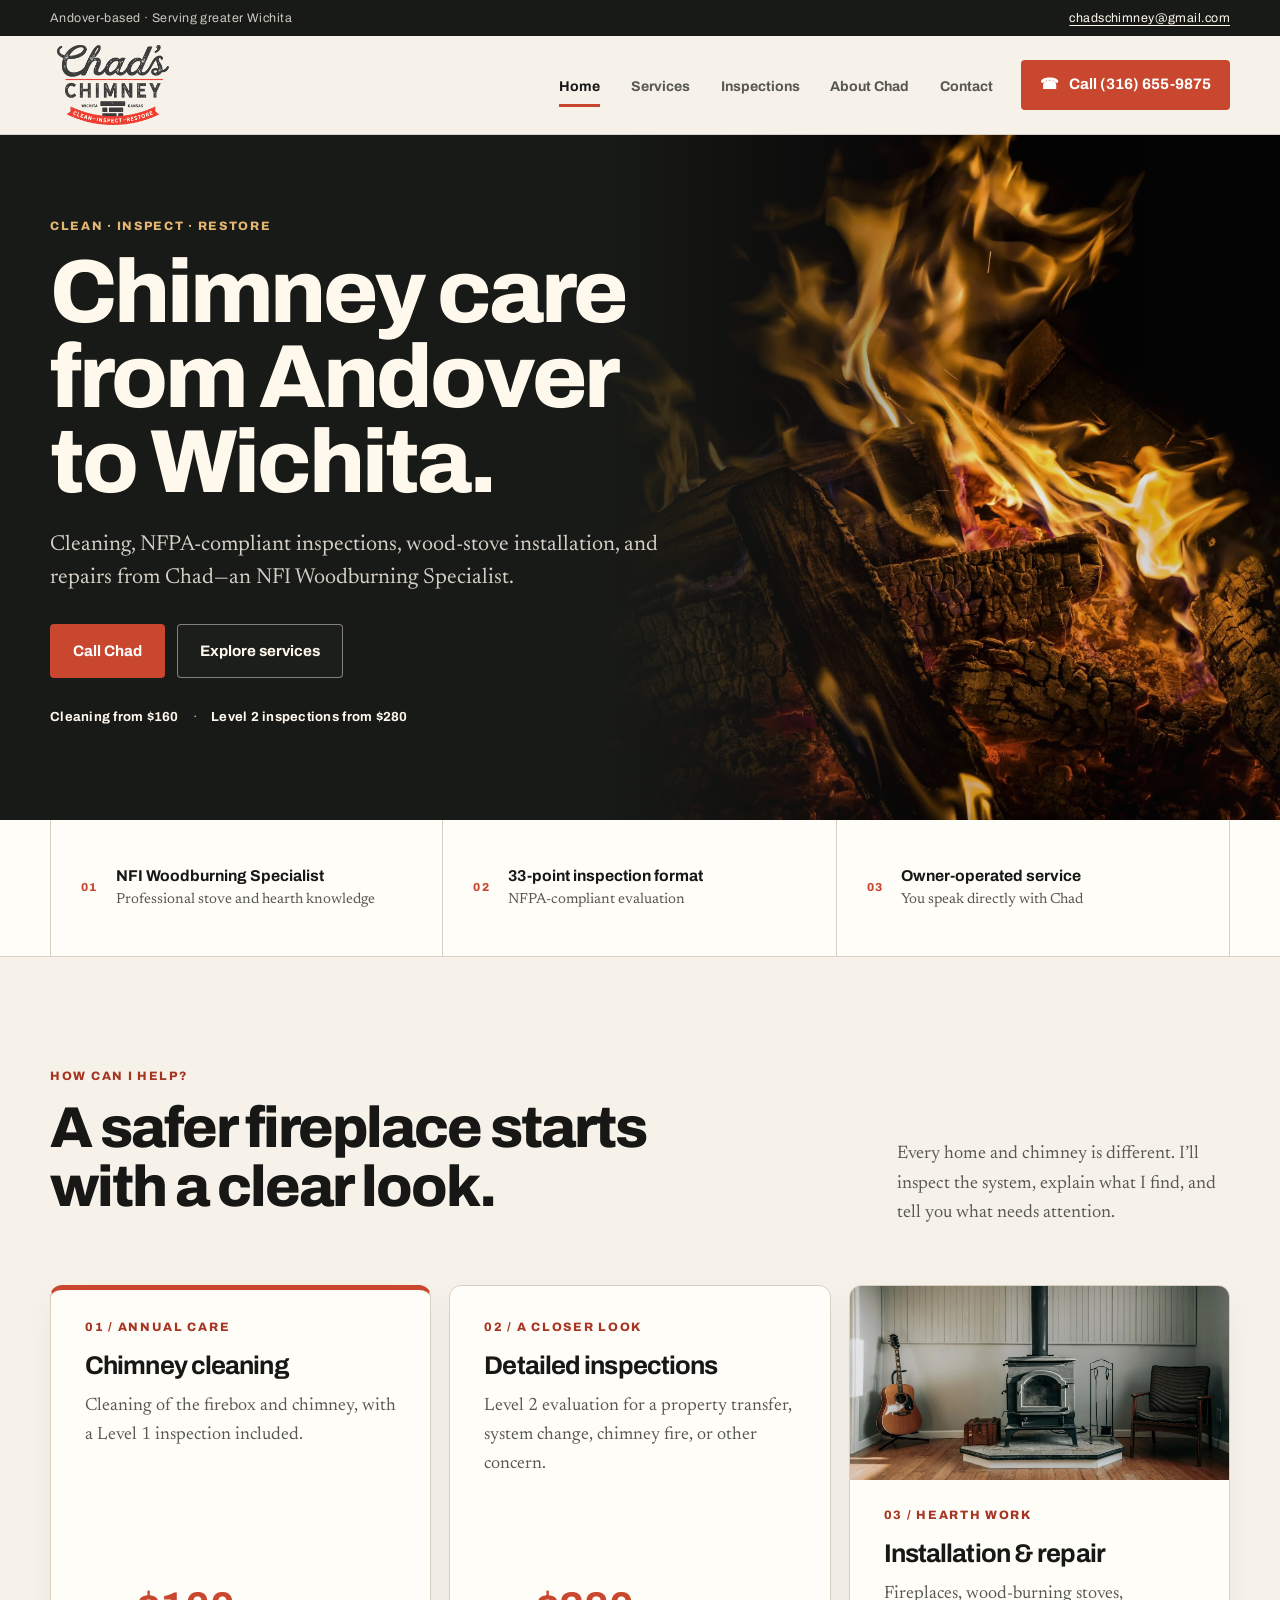
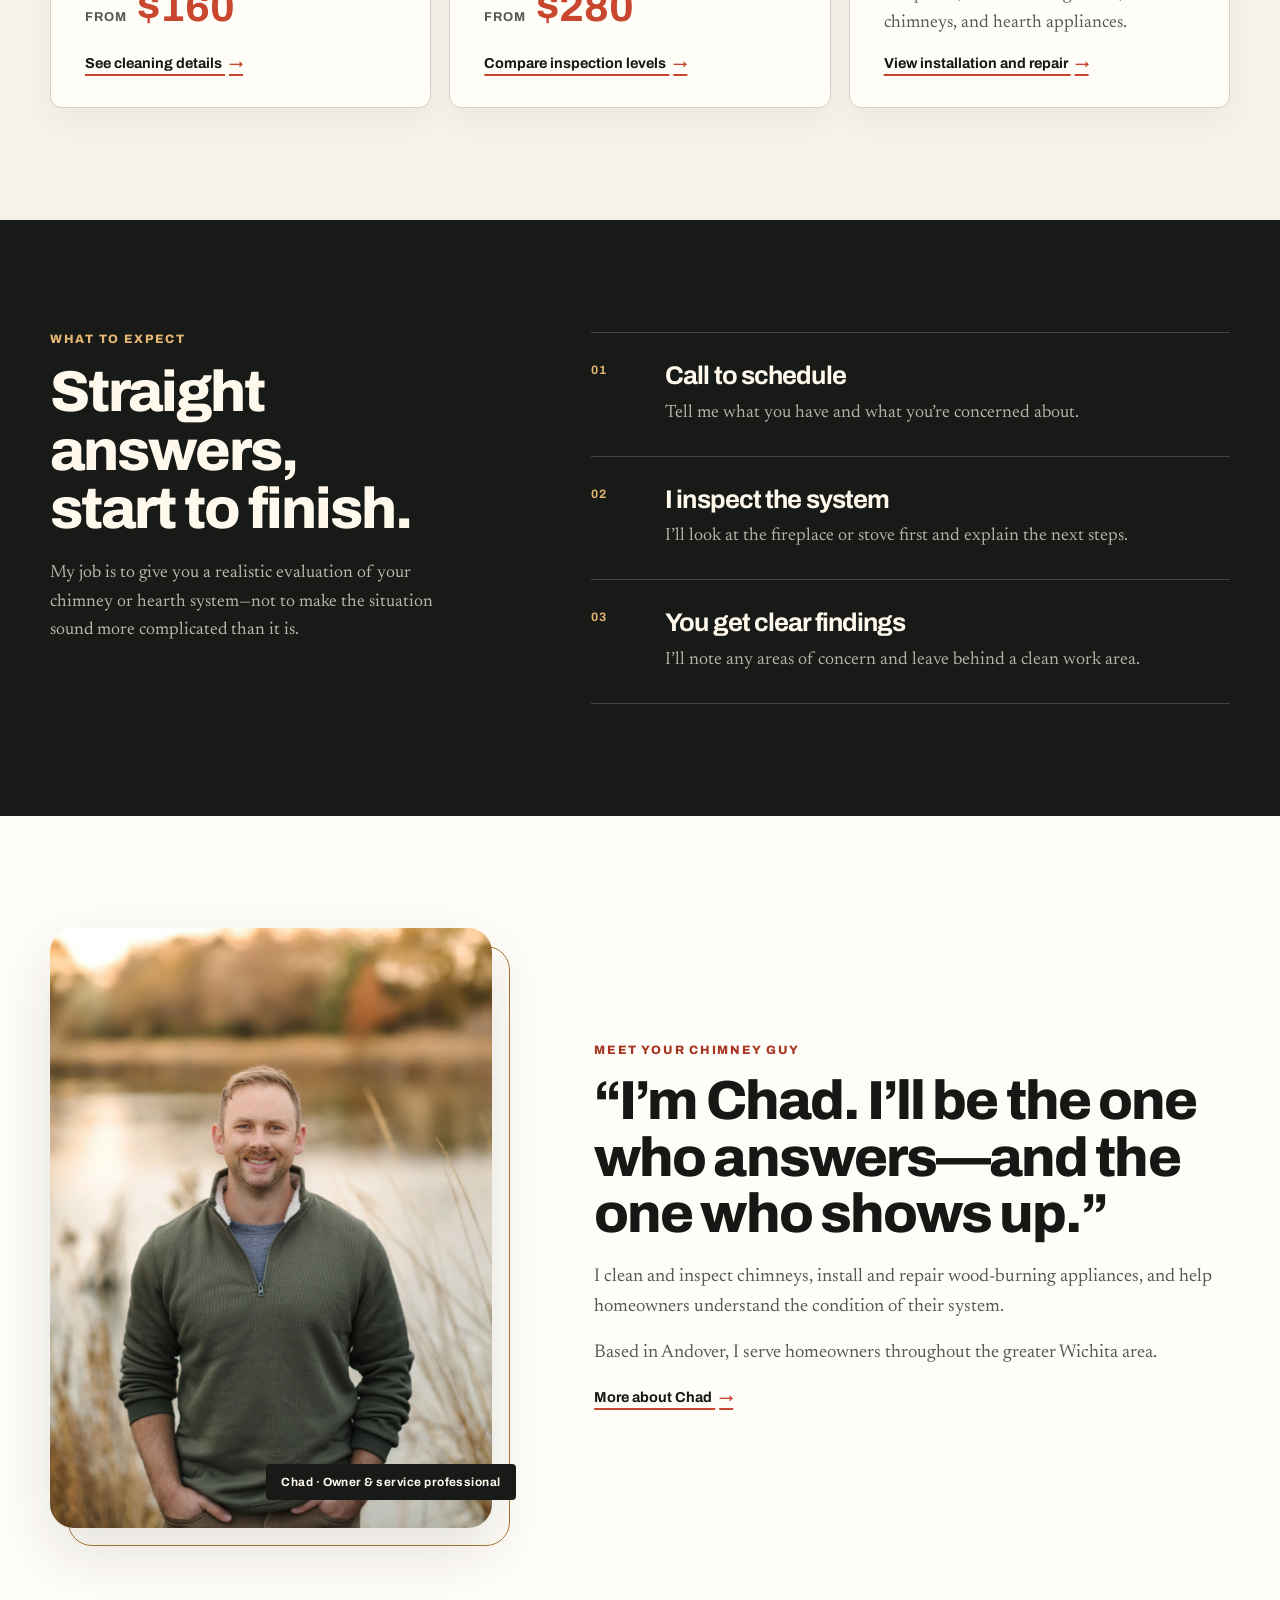
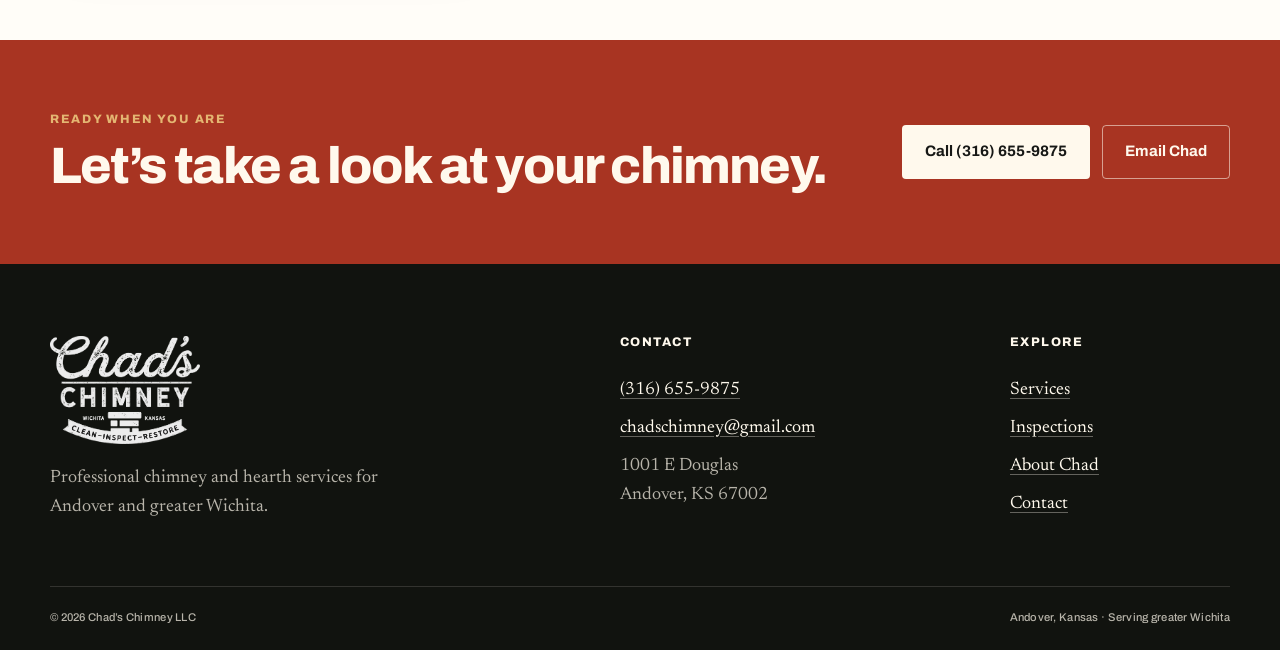
==== commit 7396ba85: "Rebuild site with polished multi-page design" ====
--- a/index.html
+++ b/index.html
@@ -1,598 +1,236 @@
 <!doctype html>
 <html lang="en">
 <head>
-<meta charset="utf-8">
-<meta name="viewport" content="width=device-width, initial-scale=1">
-<title>Chad's Chimney — Chimney Sweeping &amp; Inspection, Andover &amp; Wichita KS</title>
-<meta name="description" content="Chimney sweeping and NFPA 211 inspections across Andover and greater Wichita. $140 per flue for a sweep and full inspection, $220 for a camera inspection. Call (316) 655-9875.">
-<link rel="canonical" href="https://www.chadschimney.com/">
-<link rel="preconnect" href="https://fonts.googleapis.com">
-<link rel="preconnect" href="https://fonts.gstatic.com" crossorigin>
-<link rel="stylesheet" href="https://fonts.googleapis.com/css2?family=Archivo:wght@500;600;700;800&family=Newsreader:opsz,wght@6..72,400;6..72,500&display=swap">
-<script type="application/ld+json">
-{
-  "@context": "https://schema.org",
-  "@type": "HomeAndConstructionBusiness",
-  "name": "Chad's Chimney",
-  "legalName": "Chad's Chimney LLC",
-  "url": "https://www.chadschimney.com/",
-  "telephone": "+1-316-655-9875",
-  "email": "chadschimney@gmail.com",
-  "priceRange": "$140-$220",
-  "address": {
-    "@type": "PostalAddress",
-    "streetAddress": "1001 E Douglas",
-    "addressLocality": "Andover",
-    "addressRegion": "KS",
-    "postalCode": "67002",
-    "addressCountry": "US"
-  },
-  "areaServed": [
-    { "@type": "City", "name": "Andover" },
-    { "@type": "City", "name": "Wichita" },
-    { "@type": "City", "name": "Derby" },
-    { "@type": "City", "name": "Augusta" },
-    { "@type": "City", "name": "El Dorado" },
-    { "@type": "City", "name": "Rose Hill" }
-  ],
-  "hasCredential": "Certified in chimney cleaning and inspection; NFI Woodburning Specialist",
-  "makesOffer": [
-    { "@type": "Offer", "name": "Chimney sweeping and Level 1 inspection", "price": "140.00", "priceCurrency": "USD" },
-    { "@type": "Offer", "name": "Level 2 camera inspection", "price": "220.00", "priceCurrency": "USD" }
-  ]
-}
-</script>
-<style>
-  :root {
-    --paper:   #F1EBE0;
-    --panel:   #FBF7F0;
-    --panel-2: #E7DFD1;
-    --ink:     #1C1917;
-    --ink-2:   #56504A;
-    --line:    #D8CFC0;
-    --brick:   #A8341F;
-    --brass:   #8A6B31;
-    --green:   #2C6549;
-    --on-dark: #F1EBE0;
-    --brick-fill: #CDB69C;
-    --brick-line: #B39C82;
-    --void:    #38322C;
-    color-scheme: light;
+  <meta charset="utf-8">
+  <meta name="viewport" content="width=device-width, initial-scale=1">
+  <title>Chad's Chimney | Chimney Cleaning & Inspection in Wichita, KS</title>
+  <meta name="description" content="Chimney cleaning, NFPA-compliant inspections, stove installation, and repairs from an NFI Woodburning Specialist serving Andover and greater Wichita.">
+  <link rel="canonical" href="https://www.chadschimney.com/">
+  <link rel="icon" href="assets/logo.webp" type="image/webp">
+  <link rel="preconnect" href="https://fonts.googleapis.com">
+  <link rel="preconnect" href="https://fonts.gstatic.com" crossorigin>
+  <link rel="stylesheet" href="https://fonts.googleapis.com/css2?family=Archivo:wght@500;600;700;800&family=Newsreader:opsz,wght@6..72,400;6..72,500&display=swap">
+  <link rel="stylesheet" href="styles.css">
+  <script src="site.js" defer></script>
+  <script type="application/ld+json">
+  {
+    "@context": "https://schema.org",
+    "@type": "HomeAndConstructionBusiness",
+    "name": "Chad's Chimney",
+    "legalName": "Chad's Chimney LLC",
+    "url": "https://www.chadschimney.com/",
+    "telephone": "+1-316-655-9875",
+    "email": "chadschimney@gmail.com",
+    "address": {
+      "@type": "PostalAddress",
+      "streetAddress": "1001 E Douglas",
+      "addressLocality": "Andover",
+      "addressRegion": "KS",
+      "postalCode": "67002",
+      "addressCountry": "US"
+    },
+    "areaServed": [
+      { "@type": "City", "name": "Andover" },
+      { "@type": "City", "name": "Wichita" }
+    ],
+    "hasCredential": "NFI Woodburning Specialist"
   }
-  @media (prefers-color-scheme: dark) {
-    :root:not([data-theme="light"]) {
-      --paper: #17150F; --panel: #201D18; --panel-2: #2A261F;
-      --ink: #EFE9DC; --ink-2: #A79E90; --line: #38322A;
-      --brick: #E0562F; --brass: #C9A05E; --green: #6BBE95;
-      --brick-fill: #4A4038; --brick-line: #5E5147; --void: #0E0C0A;
-      color-scheme: dark;
-    }
-  }
-  :root[data-theme="dark"] {
-    --paper: #17150F; --panel: #201D18; --panel-2: #2A261F;
-    --ink: #EFE9DC; --ink-2: #A79E90; --line: #38322A;
-    --brick: #E0562F; --brass: #C9A05E; --green: #6BBE95;
-    --brick-fill: #4A4038; --brick-line: #5E5147; --void: #0E0C0A;
-    color-scheme: dark;
-  }
-
-  * { box-sizing: border-box; }
-  body {
-    margin: 0; background: var(--paper); color: var(--ink);
-    font-family: Newsreader, Georgia, "Times New Roman", serif;
-    font-size: 17.5px; line-height: 1.6; -webkit-font-smoothing: antialiased;
-  }
-  h1, h2, h3 { font-family: Archivo, "Helvetica Neue", Arial, sans-serif; margin: 0; letter-spacing: -0.015em; text-wrap: balance; }
-  h1 { font-weight: 800; font-size: clamp(2rem, 1.3rem + 2.4vw, 3rem); line-height: 1.06; }
-  h2 { font-weight: 800; font-size: clamp(1.6rem, 1.25rem + 1.3vw, 2.15rem); line-height: 1.1; }
-  h3 { font-weight: 700; font-size: 1.25rem; line-height: 1.3; }
-  p { margin: 0 0 1rem; max-width: 60ch; }
-  a { color: var(--brick); }
-  .wrap { width: min(1140px, 100% - 2.4rem); margin-inline: auto; }
-  .label { font-family: Archivo, sans-serif; font-weight: 700; font-size: 11px; letter-spacing: .14em; text-transform: uppercase; color: var(--brass); }
-  :focus-visible { outline: 2px solid var(--brick); outline-offset: 3px; }
-
-  .call {
-    display: inline-flex; align-items: center; justify-content: center; gap: .6rem;
-    background: var(--brick); color: #FBF7F0; text-decoration: none;
-    font-family: Archivo, sans-serif; font-weight: 700; font-size: 1.2rem;
-    padding: 1rem 1.6rem; min-height: 56px; border: 0; cursor: pointer;
-    transition: background .12s ease;
-  }
-  .call:hover { background: #8E2A15; }
-  .call.sm { font-size: 1.02rem; padding: .7rem 1.05rem; min-height: 46px; }
-  .second {
-    display: inline-flex; align-items: center; justify-content: center; min-height: 56px;
-    padding: 1rem 1.5rem; border: 1.5px solid var(--ink); color: var(--ink);
-    text-decoration: none; font-family: Archivo, sans-serif; font-weight: 700; font-size: 1.04rem;
-  }
-  .second:hover { background: var(--panel-2); }
-
-  .head { position: sticky; top: 0; z-index: 30; background: var(--paper); border-bottom: 1px solid var(--line); }
-  .head-in { display: flex; align-items: center; gap: 1rem; padding: .85rem 0; }
-  .brand { margin-right: auto; display: flex; flex-direction: column; gap: 1px; min-width: 0; }
-  .brand .n { font-family: Archivo, sans-serif; font-weight: 800; font-size: 1.35rem; line-height: 1; white-space: nowrap; }
-  .brand .s { font-family: Archivo, sans-serif; font-weight: 600; font-size: 10px; letter-spacing: .11em; text-transform: uppercase; color: var(--brass); white-space: nowrap; }
-  @media (max-width: 420px) { .brand .n { font-size: 1.15rem; } .brand .s { display: none; } }
-
-  .tabs { display: flex; border-bottom: 1px solid var(--line); overflow-x: auto; scrollbar-width: none; }
-  .tabs::-webkit-scrollbar { display: none; }
-  .tab {
-    appearance: none; background: none; border: 0; cursor: pointer; white-space: nowrap;
-    font-family: Archivo, sans-serif; font-weight: 700; font-size: 1rem; color: var(--ink-2);
-    padding: .85rem 1.15rem; border-bottom: 3px solid transparent; min-height: 48px;
-  }
-  .tab:first-child { padding-left: 0; }
-  .tab:hover { color: var(--ink); }
-  .tab[aria-selected="true"] { color: var(--ink); border-bottom-color: var(--brick); }
-
-  .panel { padding: 2.3rem 0 0; }
-  .panel[hidden] { display: none !important; }
-  .block { padding-bottom: 2.5rem; }
-  .lead { font-size: 1.14rem; color: var(--ink-2); }
-  .sub { color: var(--ink-2); }
-
-  .hero { display: grid; grid-template-columns: minmax(0, 1.1fr) minmax(0, .9fr); gap: 2.6rem; align-items: center; }
-  @media (max-width: 900px) { .hero { grid-template-columns: 1fr; gap: 1.4rem; } }
-  @media (max-width: 760px) { .diagram { max-width: 200px; } }
-  .hero .cta { display: flex; flex-wrap: wrap; gap: .7rem; margin: 1.4rem 0 1.2rem; }
-  .trust { display: flex; flex-wrap: wrap; gap: .5rem 1.4rem; padding-top: 1rem; border-top: 1px solid var(--line); }
-  .trust span { display: flex; align-items: center; gap: .5rem; font-family: Archivo, sans-serif; font-weight: 600; font-size: .84rem; color: var(--ink-2); }
-  .diagram { display: block; width: 100%; max-width: 320px; height: auto; margin-inline: auto; }
-
-  .three { display: grid; grid-template-columns: repeat(3, minmax(0, 1fr)); gap: 1rem; }
-  @media (max-width: 820px) { .three { grid-template-columns: 1fr; } }
-  .two { display: grid; grid-template-columns: repeat(2, minmax(0, 1fr)); gap: 1rem; }
-  @media (max-width: 760px) { .two { grid-template-columns: 1fr; } }
-
-  .card { background: var(--panel); border: 1px solid var(--line); padding: 1.3rem 1.4rem 1.4rem; display: flex; flex-direction: column; gap: .55rem; }
-  .card.hot { border-color: var(--brick); border-top: 4px solid var(--brick); }
-  .card p { margin: 0; color: var(--ink-2); font-size: 1.01rem; }
-  .card .amt { font-family: Archivo, sans-serif; font-weight: 800; font-size: 2.05rem; color: var(--brick); line-height: 1; }
-  .card .per { font-family: Archivo, sans-serif; font-weight: 600; font-size: .9rem; color: var(--ink-2); }
-  .card ul { list-style: none; margin: .3rem 0 0; padding: 0; display: grid; gap: .36rem; }
-  .card li { position: relative; padding-left: 1.15rem; color: var(--ink-2); font-size: 1rem; }
-  .card li::before { content: ""; position: absolute; left: 0; top: .66em; width: 8px; height: 1.5px; background: var(--brick); }
-  .card .foot { margin-top: auto; padding-top: 1rem; }
-
-  .rows { border-top: 1px solid var(--line); }
-  .row { display: grid; grid-template-columns: 38px minmax(0, 1fr); gap: 1rem; padding: 1rem 0; border-bottom: 1px solid var(--line); align-items: start; }
-  .row .n { font-family: Archivo, sans-serif; font-weight: 800; font-size: 1.1rem; color: var(--brick); line-height: 1.3; }
-  .row h3 { margin-bottom: .2rem; }
-  .row p { margin: 0; color: var(--ink-2); font-size: 1.01rem; }
-
-  .strip { display: grid; grid-template-columns: repeat(3, minmax(0, 1fr)); gap: 1px; background: var(--line); border: 1px solid var(--line); }
-  @media (max-width: 760px) { .strip { grid-template-columns: 1fr; } }
-  .strip > div { background: var(--panel); padding: 1.1rem 1.2rem; display: flex; flex-direction: column; gap: .25rem; }
-  .strip .k { font-family: Archivo, sans-serif; font-weight: 800; font-size: 1.6rem; color: var(--brick); line-height: 1.1; }
-  .strip .v { font-size: .98rem; color: var(--ink-2); }
-
-  .scroll { overflow-x: auto; border: 1px solid var(--line); background: var(--panel); }
-  table { border-collapse: collapse; width: 100%; min-width: 560px; }
-  th, td { text-align: left; padding: .8rem 1.1rem; border-bottom: 1px solid var(--line); vertical-align: top; font-size: 1rem; }
-  thead th { font-family: Archivo, sans-serif; font-weight: 700; font-size: 10.5px; letter-spacing: .11em; text-transform: uppercase; color: var(--ink-2); background: var(--panel-2); }
-  tbody tr:last-child td { border-bottom: 0; }
-  td.deg { font-family: Archivo, sans-serif; font-weight: 800; font-size: 1.02rem; white-space: nowrap; }
-  td.deg small { display: block; font-weight: 600; font-size: 10px; letter-spacing: .09em; margin-top: .2rem; }
-
-  .reviews { border: 1px dashed var(--line); background: var(--panel); padding: 1.3rem 1.4rem; display: flex; flex-direction: column; gap: .5rem; }
-  .stars { color: var(--brass); font-size: 1.05rem; letter-spacing: .1em; }
-
-  .towns { display: flex; flex-wrap: wrap; gap: .45rem; padding: 0; margin: .4rem 0 0; }
-  .towns li { list-style: none; font-family: Archivo, sans-serif; font-weight: 600; font-size: .92rem; border: 1px solid var(--line); background: var(--panel); padding: .4rem .7rem; color: var(--ink-2); }
-
-  .qa { display: grid; grid-template-columns: repeat(2, minmax(0, 1fr)); gap: 0 2.6rem; border-top: 1px solid var(--line); }
-  @media (max-width: 780px) { .qa { grid-template-columns: 1fr; } }
-  .qa > div { padding: 1.2rem 0 1.3rem; border-bottom: 1px solid var(--line); }
-  .qa h3 { font-size: 1.15rem; margin-bottom: .35rem; }
-  .qa p { margin: 0; color: var(--ink-2); font-size: 1.01rem; max-width: none; }
-
-  .band { background: var(--ink); color: var(--on-dark); }
-  .band-in { display: flex; flex-wrap: wrap; align-items: center; gap: 1.4rem; padding: 2rem 0 2.1rem; }
-  .band h2 { color: var(--on-dark); }
-  .band p { color: color-mix(in srgb, var(--on-dark) 72%, var(--ink)); margin: .5rem 0 0; font-size: 1.01rem; }
-  .band .acts { display: flex; flex-wrap: wrap; gap: .7rem; }
-  .band .second { border-color: color-mix(in srgb, var(--on-dark) 45%, transparent); color: var(--on-dark); }
-  .band .second:hover { background: rgba(255,255,255,.07); }
-
-  footer { padding: 1.6rem 0 6.5rem; }
-  .fine { font-family: Archivo, sans-serif; font-weight: 500; font-size: 11.5px; letter-spacing: .03em; color: var(--ink-2); line-height: 1.9; max-width: none; }
-
-  .callbar { display: none; }
-  @media (max-width: 760px) {
-    .callbar { display: block; position: fixed; left: 0; right: 0; bottom: 0; z-index: 40; background: var(--brick); }
-    .callbar a { display: flex; align-items: center; justify-content: center; gap: .6rem; min-height: 58px; color: #FBF7F0; text-decoration: none; font-family: Archivo, sans-serif; font-weight: 700; font-size: 1.15rem; }
-    footer { padding-bottom: 5.5rem; }
-  }
-  @media (prefers-reduced-motion: reduce) { * { transition-duration: .001ms !important; } }
-</style>
+  </script>
 </head>
 <body>
-
-<header class="head">
-  <div class="wrap head-in">
-    <div class="brand">
-      <span class="n">CHAD&rsquo;S CHIMNEY</span>
-      <span class="s">Sweeping &amp; inspection &middot; Andover, Kansas</span>
-    </div>
-    <a class="call sm" href="tel:+13166559875">
-      <svg width="17" height="17" viewBox="0 0 24 24" fill="none" stroke="currentColor" stroke-width="2" stroke-linecap="round" stroke-linejoin="round" aria-hidden="true"><path d="M22 16.9v3a2 2 0 0 1-2.2 2 19.8 19.8 0 0 1-8.6-3.1 19.5 19.5 0 0 1-6-6A19.8 19.8 0 0 1 2.1 4.2 2 2 0 0 1 4.1 2h3a2 2 0 0 1 2 1.7c.1 1 .4 1.9.7 2.8a2 2 0 0 1-.5 2.1L8.1 9.9a16 16 0 0 0 6 6l1.3-1.3a2 2 0 0 1 2.1-.4c.9.3 1.8.5 2.8.6a2 2 0 0 1 1.7 2z"></path></svg>
-      (316) 655-9875
-    </a>
+  <a class="skip-link" href="#main">Skip to content</a>
+
+  <div class="utility-bar">
+    <div class="shell utility-inner">
+      <span>Andover-based · Serving greater Wichita</span>
+      <a href="mailto:chadschimney@gmail.com">chadschimney@gmail.com</a>
+    </div>
   </div>
-  <div class="wrap">
-    <div class="tabs" role="tablist" aria-label="Sections">
-      <button class="tab" role="tab" id="t-home" aria-controls="home" aria-selected="true" type="button">Home</button>
-      <button class="tab" role="tab" id="t-services" aria-controls="services" aria-selected="false" type="button">Services &amp; prices</button>
-      <button class="tab" role="tab" id="t-inspections" aria-controls="inspections" aria-selected="false" type="button">Inspections</button>
-      <button class="tab" role="tab" id="t-questions" aria-controls="questions" aria-selected="false" type="button">Questions</button>
-      <button class="tab" role="tab" id="t-contact" aria-controls="contact" aria-selected="false" type="button">Contact</button>
-    </div>
+
+  <header class="site-header">
+    <div class="shell header-inner">
+      <a class="logo-link" href="index.html" aria-label="Chad's Chimney home">
+        <img src="assets/logo.webp" alt="Chad's Chimney — Clean, Inspect, Restore" width="846" height="600">
+      </a>
+
+      <button class="menu-toggle" type="button" aria-expanded="false" aria-controls="primary-nav">
+        <span class="menu-lines" aria-hidden="true"></span>
+        <span>Menu</span>
+      </button>
+
+      <nav class="primary-nav" id="primary-nav" aria-label="Primary navigation">
+        <a href="index.html" aria-current="page">Home</a>
+        <a href="services.html">Services</a>
+        <a href="inspections.html">Inspections</a>
+        <a href="about.html">About Chad</a>
+        <a href="contact.html">Contact</a>
+      </nav>
+
+      <a class="button button-call header-call" href="tel:+13166559875">
+        <span aria-hidden="true">☎</span>
+        <span>Call (316) 655-9875</span>
+      </a>
+    </div>
+  </header>
+
+  <main id="main">
+    <section class="hero hero-home">
+      <div class="hero-media" aria-hidden="true">
+        <img src="assets/fireplace.webp" alt="" width="2500" height="1929">
+      </div>
+      <div class="shell hero-inner">
+        <div class="hero-copy">
+          <p class="eyebrow eyebrow-light">Clean · Inspect · Restore</p>
+          <h1>Chimney care from Andover to Wichita.</h1>
+          <p class="hero-lede">Cleaning, NFPA-compliant inspections, wood-stove installation, and repairs from Chad—an NFI Woodburning Specialist.</p>
+          <div class="button-row">
+            <a class="button button-primary" href="tel:+13166559875">Call Chad</a>
+            <a class="button button-ghost" href="services.html">Explore services</a>
+          </div>
+          <p class="price-line"><strong>Cleaning from $160</strong><span aria-hidden="true">·</span><strong>Level 2 inspections from $280</strong></p>
+        </div>
+      </div>
+    </section>
+
+    <section class="trust-ribbon" aria-label="Credentials and service standards">
+      <div class="shell trust-grid">
+        <div class="trust-item">
+          <span class="trust-number">01</span>
+          <div><strong>NFI Woodburning Specialist</strong><span>Professional stove and hearth knowledge</span></div>
+        </div>
+        <div class="trust-item">
+          <span class="trust-number">02</span>
+          <div><strong>33-point inspection format</strong><span>NFPA-compliant evaluation</span></div>
+        </div>
+        <div class="trust-item">
+          <span class="trust-number">03</span>
+          <div><strong>Owner-operated service</strong><span>You speak directly with Chad</span></div>
+        </div>
+      </div>
+    </section>
+
+    <section class="section" aria-labelledby="services-heading">
+      <div class="shell">
+        <div class="section-heading split-heading">
+          <div>
+            <p class="eyebrow">How can I help?</p>
+            <h2 id="services-heading">A safer fireplace starts with a clear look.</h2>
+          </div>
+          <p>Every home and chimney is different. I’ll inspect the system, explain what I find, and tell you what needs attention.</p>
+        </div>
+
+        <div class="service-grid">
+          <article class="service-card featured-card">
+            <p class="card-index">01 / Annual care</p>
+            <h3>Chimney cleaning</h3>
+            <p>Cleaning of the firebox and chimney, with a Level 1 inspection included.</p>
+            <div class="card-price"><span>From</span><strong>$160</strong></div>
+            <a class="text-link" href="sweeping.html">See cleaning details <span aria-hidden="true">→</span></a>
+          </article>
+
+          <article class="service-card">
+            <p class="card-index">02 / A closer look</p>
+            <h3>Detailed inspections</h3>
+            <p>Level 2 evaluation for a property transfer, system change, chimney fire, or other concern.</p>
+            <div class="card-price"><span>From</span><strong>$280</strong></div>
+            <a class="text-link" href="inspections.html">Compare inspection levels <span aria-hidden="true">→</span></a>
+          </article>
+
+          <article class="service-card image-card">
+            <div class="card-image"><img src="assets/wood-stove.webp" alt="Wood stove installed in a finished living space" width="1500" height="1000" loading="lazy"></div>
+            <div class="image-card-body">
+              <p class="card-index">03 / Hearth work</p>
+              <h3>Installation & repair</h3>
+              <p>Fireplaces, wood-burning stoves, chimneys, and hearth appliances.</p>
+              <a class="text-link" href="installation-repair.html">View installation and repair <span aria-hidden="true">→</span></a>
+            </div>
+          </article>
+        </div>
+      </div>
+    </section>
+
+    <section class="section section-dark" aria-labelledby="visit-heading">
+      <div class="shell process-layout">
+        <div class="process-intro">
+          <p class="eyebrow eyebrow-light">What to expect</p>
+          <h2 id="visit-heading">Straight answers, start to finish.</h2>
+          <p>My job is to give you a realistic evaluation of your chimney or hearth system—not to make the situation sound more complicated than it is.</p>
+        </div>
+        <ol class="process-list">
+          <li>
+            <span>01</span>
+            <div><h3>Call to schedule</h3><p>Tell me what you have and what you’re concerned about.</p></div>
+          </li>
+          <li>
+            <span>02</span>
+            <div><h3>I inspect the system</h3><p>I’ll look at the fireplace or stove first and explain the next steps.</p></div>
+          </li>
+          <li>
+            <span>03</span>
+            <div><h3>You get clear findings</h3><p>I’ll note any areas of concern and leave behind a clean work area.</p></div>
+          </li>
+        </ol>
+      </div>
+    </section>
+
+    <section class="section owner-section" aria-labelledby="owner-heading">
+      <div class="shell owner-grid">
+        <div class="portrait-frame">
+          <img src="assets/chad.webp" alt="Chad, owner of Chad's Chimney" width="2500" height="3812" loading="lazy">
+          <span class="portrait-caption">Chad · Owner & service professional</span>
+        </div>
+        <div class="owner-copy">
+          <p class="eyebrow">Meet your chimney guy</p>
+          <h2 id="owner-heading">“I’m Chad. I’ll be the one who answers—and the one who shows up.”</h2>
+          <p>I clean and inspect chimneys, install and repair wood-burning appliances, and help homeowners understand the condition of their system.</p>
+          <p>Based in Andover, I serve homeowners throughout the greater Wichita area.</p>
+          <a class="text-link" href="about.html">More about Chad <span aria-hidden="true">→</span></a>
+        </div>
+      </div>
+    </section>
+
+    <section class="cta-band" aria-labelledby="cta-heading">
+      <div class="shell cta-inner">
+        <div>
+          <p class="eyebrow eyebrow-light">Ready when you are</p>
+          <h2 id="cta-heading">Let’s take a look at your chimney.</h2>
+        </div>
+        <div class="button-row">
+          <a class="button button-light" href="tel:+13166559875">Call (316) 655-9875</a>
+          <a class="button button-outline-light" href="mailto:chadschimney@gmail.com">Email Chad</a>
+        </div>
+      </div>
+    </section>
+  </main>
+
+  <footer class="site-footer">
+    <div class="shell footer-grid">
+      <div>
+        <img class="footer-logo" src="assets/logo.webp" alt="Chad's Chimney" width="846" height="600">
+        <p>Professional chimney and hearth services for Andover and greater Wichita.</p>
+      </div>
+      <div>
+        <h2>Contact</h2>
+        <a href="tel:+13166559875">(316) 655-9875</a>
+        <a href="mailto:chadschimney@gmail.com">chadschimney@gmail.com</a>
+        <span>1001 E Douglas<br>Andover, KS 67002</span>
+      </div>
+      <div>
+        <h2>Explore</h2>
+        <a href="services.html">Services</a>
+        <a href="inspections.html">Inspections</a>
+        <a href="about.html">About Chad</a>
+        <a href="contact.html">Contact</a>
+      </div>
+    </div>
+    <div class="shell footer-bottom">
+      <span>© 2026 Chad’s Chimney LLC</span>
+        <span>Andover, Kansas · Serving greater Wichita</span>
+    </div>
+  </footer>
+
+  <div class="mobile-callbar">
+    <a href="tel:+13166559875"><span aria-hidden="true">☎</span> Call Chad · (316) 655-9875</a>
   </div>
-</header>
-
-<main>
-
-<section class="panel" id="home" role="tabpanel" aria-labelledby="t-home">
-  <div class="wrap block">
-    <div class="hero">
-      <div>
-        <p class="label" style="margin:0 0 .8rem;">Sweeping &middot; Inspection &middot; Installation &middot; Repair</p>
-        <h1>Chimney sweeping and inspection, Andover to Wichita.</h1>
-        <p class="lead" style="margin-top:1rem;">$140 for a sweep and a full inspection. You get photographs and a written report the same day, whether anything is wrong or not.</p>
-        <div class="cta">
-          <a class="call" href="tel:+13166559875">
-            <svg width="19" height="19" viewBox="0 0 24 24" fill="none" stroke="currentColor" stroke-width="2" stroke-linecap="round" stroke-linejoin="round" aria-hidden="true"><path d="M22 16.9v3a2 2 0 0 1-2.2 2 19.8 19.8 0 0 1-8.6-3.1 19.5 19.5 0 0 1-6-6A19.8 19.8 0 0 1 2.1 4.2 2 2 0 0 1 4.1 2h3a2 2 0 0 1 2 1.7c.1 1 .4 1.9.7 2.8a2 2 0 0 1-.5 2.1L8.1 9.9a16 16 0 0 0 6 6l1.3-1.3a2 2 0 0 1 2.1-.4c.9.3 1.8.5 2.8.6a2 2 0 0 1 1.7 2z"></path></svg>
-            Call (316) 655-9875
-          </a>
-          <a class="second" href="mailto:chadschimney@gmail.com">Email instead</a>
-        </div>
-        <div class="trust">
-          <span>
-            <svg width="17" height="17" viewBox="0 0 24 24" fill="none" stroke="var(--brass)" stroke-width="1.8" stroke-linecap="round" stroke-linejoin="round" aria-hidden="true"><path d="M12 2 4 5v6c0 5 3.4 9.4 8 11 4.6-1.6 8-6 8-11V5z"></path><path d="m9 12 2 2 4-4"></path></svg>
-            Inspected to NFPA 211
-          </span>
-          <span>
-            <svg width="17" height="17" viewBox="0 0 24 24" fill="none" stroke="var(--brass)" stroke-width="1.8" stroke-linecap="round" stroke-linejoin="round" aria-hidden="true"><path d="M14 3H6a2 2 0 0 0-2 2v14a2 2 0 0 0 2 2h12a2 2 0 0 0 2-2V9z"></path><path d="M14 3v6h6"></path><path d="M8 13h8M8 17h5"></path></svg>
-            Written report, same day
-          </span>
-          <span>
-            <svg width="17" height="17" viewBox="0 0 24 24" fill="none" stroke="var(--brass)" stroke-width="1.8" stroke-linecap="round" stroke-linejoin="round" aria-hidden="true"><path d="M20 10c0 6-8 12-8 12s-8-6-8-12a8 8 0 0 1 16 0z"></path><circle cx="12" cy="10" r="2.6"></circle></svg>
-            Andover and greater Wichita
-          </span>
-        </div>
-      </div>
-
-      <div class="art">
-        <svg class="diagram" viewBox="0 0 360 600" role="img" aria-label="Cutaway drawing of a masonry chimney showing the cap, crown, flue liner, flashing, damper and firebox.">
-          <defs>
-            <pattern id="bw" patternUnits="userSpaceOnUse" width="34" height="22">
-              <rect width="34" height="22" fill="var(--brick-fill)"></rect>
-              <path d="M0 21.2 H34 M17 0 V10.8 M0 10.8 H34 M0 10.8 V22 M34 10.8 V22" fill="none" stroke="var(--brick-line)" stroke-width="1.4"></path>
-            </pattern>
-            <linearGradient id="fire" x1="0" y1="1" x2="0" y2="0">
-              <stop offset="0%" stop-color="var(--brick)" stop-opacity="1"></stop>
-              <stop offset="100%" stop-color="var(--brick)" stop-opacity="0"></stop>
-            </linearGradient>
-          </defs>
-          <polygon points="4,452 116,372 116,410 4,490" fill="var(--panel-2)" stroke="var(--ink-2)" stroke-width="1.5"></polygon>
-          <polygon points="356,452 244,372 244,410 356,490" fill="var(--panel-2)" stroke="var(--ink-2)" stroke-width="1.5"></polygon>
-          <rect x="116" y="88" width="128" height="424" fill="url(#bw)" stroke="var(--brick-line)" stroke-width="1.5"></rect>
-          <polygon points="106,68 254,68 246,90 114,90" fill="var(--panel-2)" stroke="var(--ink)" stroke-width="1.5"></polygon>
-          <rect x="102" y="38" width="156" height="9" rx="2" fill="var(--ink-2)"></rect>
-          <rect x="124" y="47" width="7" height="22" fill="var(--ink-2)"></rect>
-          <rect x="229" y="47" width="7" height="22" fill="var(--ink-2)"></rect>
-          <path d="M137 50 H223 M137 58 H223 M137 66 H223" stroke="var(--ink-2)" stroke-width="1.4"></path>
-          <rect x="150" y="60" width="60" height="368" fill="var(--void)" stroke="var(--ink)" stroke-width="1.5"></rect>
-          <path d="M150 124 H210 M150 188 H210 M150 252 H210 M150 316 H210 M150 380 H210" stroke="var(--brass)" stroke-width="1.5"></path>
-          <polygon points="116,374 98,388 98,400 116,386" fill="var(--brass)"></polygon>
-          <polygon points="244,374 262,388 262,400 244,386" fill="var(--brass)"></polygon>
-          <polygon points="150,428 210,428 238,484 122,484" fill="var(--void)" stroke="var(--ink)" stroke-width="1.5"></polygon>
-          <rect x="140" y="486" width="80" height="7" rx="1.5" fill="var(--ink-2)"></rect>
-          <rect x="112" y="493" width="136" height="76" fill="var(--void)" stroke="var(--ink)" stroke-width="1.5"></rect>
-          <rect x="118" y="535" width="124" height="30" fill="url(#fire)" opacity="0.85"></rect>
-          <rect x="94" y="569" width="172" height="11" fill="var(--panel-2)" stroke="var(--ink-2)" stroke-width="1.5"></rect>
-        </svg>
-      </div>
-    </div>
-  </div>
-
-  <div class="wrap block">
-    <div class="three">
-      <div class="card hot">
-        <p class="label" style="margin:0;">Once a year</p>
-        <h3>Sweep and inspect</h3>
-        <div><span class="amt">$140</span> <span class="per">per flue</span></div>
-        <p>Creosote out, everything checked, report the same day.</p>
-      </div>
-      <div class="card">
-        <p class="label" style="margin:0;">Buying or selling</p>
-        <h3>Camera inspection</h3>
-        <div><span class="amt">$220</span> <span class="per">per flue</span></div>
-        <p>The Level 2 a house sale or a new appliance calls for.</p>
-      </div>
-      <div class="card">
-        <p class="label" style="margin:0;">Certified installer</p>
-        <h3>Stove installation</h3>
-        <div><span class="amt">Quoted</span></div>
-        <p>New stove or insert, sized and fitted to code.</p>
-      </div>
-    </div>
-  </div>
-
-  <div class="wrap block">
-    <div class="two">
-      <div>
-        <h2>You get Chad, not an office</h2>
-        <p class="sub" style="margin-top:.9rem;">Chad runs the business himself, so the man who answers the phone is the man who does the work. He quotes the price before he drives out, puts drop cloths down before he starts, and cleans up after himself.</p>
-        <p class="sub">Certified in chimney cleaning and inspection, and inspections follow NFPA 211, the national fire code. Levels 1, 2 and 3.</p>
-      </div>
-      <div class="reviews">
-        <p class="label" style="margin:0;">Reviews</p>
-        <div class="stars">&#9733;&#9733;&#9733;&#9733;&#9733;</div>
-        <p style="margin:0;color:var(--ink-2);">Chad&rsquo;s Google reviews appear here once the listing is connected, so people can read them without leaving the page.</p>
-      </div>
-    </div>
-  </div>
-</section>
-
-<section class="panel" id="services" role="tabpanel" aria-labelledby="t-services" hidden>
-  <div class="wrap block">
-    <h2>Services and prices</h2>
-    <p class="lead" style="margin-top:.9rem;">Flat prices where a flat price makes sense. Anything else gets photographed and quoted before it is touched.</p>
-  </div>
-
-  <div class="wrap block">
-    <div class="two">
-      <div class="card hot">
-        <p class="label" style="margin:0;">Most homes, most years</p>
-        <h3>Sweeping and Level 1 inspection</h3>
-        <div><span class="amt">$140</span> <span class="per">per flue</span></div>
-        <ul>
-          <li>Creosote removed, firebox to cap</li>
-          <li>Damper and smoke chamber cleaned</li>
-          <li>Nests and blockages cleared</li>
-          <li>Written report with photographs</li>
-        </ul>
-        <div class="foot"><a class="call sm" href="tel:+13166559875">Book a sweep</a></div>
-      </div>
-      <div class="card">
-        <p class="label" style="margin:0;">Selling, buying, or a new appliance</p>
-        <h3>Level 2 camera inspection</h3>
-        <div><span class="amt">$220</span> <span class="per">per flue</span></div>
-        <ul>
-          <li>Video scan of the whole liner</li>
-          <li>Cracks, gaps and joints documented</li>
-          <li>A report a buyer or agent will accept</li>
-          <li>Level 3 when access has to be opened</li>
-        </ul>
-        <div class="foot"><a class="call sm" href="tel:+13166559875">Book an inspection</a></div>
-      </div>
-      <div class="card">
-        <p class="label" style="margin:0;">Certified installer</p>
-        <h3>Stove and insert installation</h3>
-        <div><span class="amt">Quoted</span> <span class="per">per appliance</span></div>
-        <ul>
-          <li>Sizing and siting</li>
-          <li>Liner and connector pipe to code</li>
-          <li>Clearances and hearth protection</li>
-          <li>Inspected before it is signed off</li>
-        </ul>
-        <div class="foot"><a class="call sm" href="tel:+13166559875">Talk it through</a></div>
-      </div>
-      <div class="card">
-        <p class="label" style="margin:0;">Put right</p>
-        <h3>Repairs and stove service</h3>
-        <div><span class="amt">Quoted</span> <span class="per">from photos</span></div>
-        <ul>
-          <li>Caps and chase covers</li>
-          <li>Crown sealing and masonry</li>
-          <li>Gaskets, baffles, connector pipe</li>
-          <li>A price before anything is done</li>
-        </ul>
-        <div class="foot"><a class="call sm" href="tel:+13166559875">Get it quoted</a></div>
-      </div>
-    </div>
-  </div>
-
-  <div class="wrap block">
-    <h2>What the visit looks like</h2>
-    <div class="rows" style="margin-top:1.2rem;">
-      <div class="row"><div class="n">1</div><div><h3>Drop cloths down</h3><p>The fireplace opening gets sealed off before anything else happens.</p></div></div>
-      <div class="row"><div class="n">2</div><div><h3>Vacuum on</h3><p>A HEPA vacuum runs the whole visit, so the soot stays in the firebox.</p></div></div>
-      <div class="row"><div class="n">3</div><div><h3>Brush the flue</h3><p>Rotary brush and rods from the firebox up, plus the corners of the smoke chamber.</p></div></div>
-      <div class="row"><div class="n">4</div><div><h3>Look at everything</h3><p>Cap, crown and flashing from the roof. Camera up the flue if it is a Level 2.</p></div></div>
-      <div class="row"><div class="n">5</div><div><h3>Report that evening</h3><p>Findings, photographs and a plain recommendation, in your inbox.</p></div></div>
-    </div>
-    <p class="sub" style="margin-top:1.1rem;">About an hour for one flue.</p>
-  </div>
-</section>
-
-<section class="panel" id="inspections" role="tabpanel" aria-labelledby="t-inspections" hidden>
-  <div class="wrap block">
-    <h2>Which inspection do you need?</h2>
-    <p class="lead" style="margin-top:.9rem;">NFPA 211 decides this, not us. If any one of these is true, you need a Level 2.</p>
-    <div class="strip" style="margin-top:1.3rem;">
-      <div><span class="k">1</span><span class="v">The house is being bought or sold</span></div>
-      <div><span class="k">2</span><span class="v">A new stove, insert or fuel type is going in</span></div>
-      <div><span class="k">3</span><span class="v">There has been a chimney fire, a strike or a bad storm</span></div>
-    </div>
-    <p class="sub" style="margin-top:1.1rem;">If none of them is true, the yearly sweep and Level 1 inspection at $140 is the one you want. Level 3 is for when access has to be opened up to find the problem. It is rare, and it is quoted.</p>
-  </div>
-
-  <div class="wrap block">
-    <h2>Six places a chimney fails</h2>
-    <p class="sub" style="margin-top:.7rem;">What Chad is looking at while he is up there.</p>
-    <div class="rows" style="margin-top:1.2rem;">
-      <div class="row"><div class="n">1</div><div><h3>Cap</h3><p>Missing or rusted through, and rain, leaves and nesting animals go straight down the flue.</p></div></div>
-      <div class="row"><div class="n">2</div><div><h3>Crown</h3><p>Small cracks open up over a Kansas winter and let water into the brick from above.</p></div></div>
-      <div class="row"><div class="n">3</div><div><h3>Flue liner</h3><p>Cracked tiles let heat and carbon monoxide reach the framing. Only a camera sees it.</p></div></div>
-      <div class="row"><div class="n">4</div><div><h3>Flashing</h3><p>The usual cause of a leaking chimney that turns out to be a leaking roof.</p></div></div>
-      <div class="row"><div class="n">5</div><div><h3>Damper and smoke chamber</h3><p>Where creosote collects first, and where a damper rusted open costs you all winter.</p></div></div>
-      <div class="row"><div class="n">6</div><div><h3>Firebox</h3><p>Open mortar joints and burned-through panels. This is the finding that holds up house sales.</p></div></div>
-    </div>
-  </div>
-
-  <div class="wrap block">
-    <h2>Creosote, in three degrees</h2>
-    <p class="sub" style="margin-top:.7rem;">One word for three different substances. Only the first comes off with a brush.</p>
-    <div class="scroll" style="margin-top:1.2rem;">
-      <table>
-        <thead><tr><th scope="col">Degree</th><th scope="col">What it looks like</th><th scope="col">What it takes</th></tr></thead>
-        <tbody>
-          <tr>
-            <td class="deg" style="color:var(--green);">First<small>ROUTINE</small></td>
-            <td>Dusty, flaky soot. Comes off on a glove.</td>
-            <td>A brush. This is what the yearly sweep is for.</td>
-          </tr>
-          <tr>
-            <td class="deg" style="color:var(--brass);">Second<small>WORTH A TALK</small></td>
-            <td>Hard black flakes, slightly shiny, packed into the corners.</td>
-            <td>Rotary work, then a look at your draft and your firewood.</td>
-          </tr>
-          <tr>
-            <td class="deg" style="color:var(--brick);">Third<small>STOP BURNING</small></td>
-            <td>Glazed tar running down the tile like poured glass.</td>
-            <td>Treatment over repeat visits, or a new liner. This is what catches fire.</td>
-          </tr>
-        </tbody>
-      </table>
-    </div>
-  </div>
-</section>
-
-<section class="panel" id="questions" role="tabpanel" aria-labelledby="t-questions" hidden>
-  <div class="wrap block">
-    <h2>Questions Chad gets on the phone</h2>
-    <p class="lead" style="margin-top:.9rem;">If yours is not here, call and ask. The answer is free either way.</p>
-    <div class="qa" style="margin-top:1.4rem;">
-      <div>
-        <h3>How much does a chimney sweep cost?</h3>
-        <p>$140 per flue for a sweep with a Level 1 inspection. $220 for a Level 2 camera inspection. No call-out fee and no separate estimate visit.</p>
-      </div>
-      <div>
-        <h3>How often does a chimney need sweeping?</h3>
-        <p>NFPA 211 calls for an inspection every year. Whether it needs sweeping depends on what the inspection finds: how much you burned, and how dry the wood was.</p>
-      </div>
-      <div>
-        <h3>Do I need an inspection to sell my house?</h3>
-        <p>Yes, a Level 2. A property sale is one of the three things NFPA 211 says calls for a camera inspection.</p>
-      </div>
-      <div>
-        <h3>How long does it take, and how messy is it?</h3>
-        <p>About an hour for one flue. Drop cloths go down, the opening is sealed, and a vacuum runs the whole time.</p>
-      </div>
-      <div>
-        <h3>Can you install a wood stove or insert?</h3>
-        <p>Yes. Chad is a certified installer, so it is his own work rather than something subcontracted out. Sizing, liner, clearances and hearth protection, then inspected before sign-off.</p>
-      </div>
-      <div>
-        <h3>How far will you drive?</h3>
-        <p>About 25 miles from Andover, which covers most of Butler and Sedgwick counties. If your town is not on the contact page, ask anyway.</p>
-      </div>
-    </div>
-  </div>
-</section>
-
-<section class="panel" id="contact" role="tabpanel" aria-labelledby="t-contact" hidden>
-  <div class="wrap block">
-    <h2>Get Chad out</h2>
-    <p class="lead" style="margin-top:.9rem;">Quickest way is to call. You will get Chad, not an answering service.</p>
-    <div style="display:flex;flex-wrap:wrap;gap:.7rem;margin-top:1.3rem;">
-      <a class="call" href="tel:+13166559875">
-        <svg width="19" height="19" viewBox="0 0 24 24" fill="none" stroke="currentColor" stroke-width="2" stroke-linecap="round" stroke-linejoin="round" aria-hidden="true"><path d="M22 16.9v3a2 2 0 0 1-2.2 2 19.8 19.8 0 0 1-8.6-3.1 19.5 19.5 0 0 1-6-6A19.8 19.8 0 0 1 2.1 4.2 2 2 0 0 1 4.1 2h3a2 2 0 0 1 2 1.7c.1 1 .4 1.9.7 2.8a2 2 0 0 1-.5 2.1L8.1 9.9a16 16 0 0 0 6 6l1.3-1.3a2 2 0 0 1 2.1-.4c.9.3 1.8.5 2.8.6a2 2 0 0 1 1.7 2z"></path></svg>
-        Call (316) 655-9875
-      </a>
-      <a class="second" href="mailto:chadschimney@gmail.com">chadschimney@gmail.com</a>
-    </div>
-  </div>
-
-  <div class="wrap block">
-    <div class="three">
-      <div class="card">
-        <p class="label" style="margin:0;">Where</p>
-        <p style="color:var(--ink);">1001 E Douglas<br>Andover, KS 67002</p>
-      </div>
-      <div class="card">
-        <p class="label" style="margin:0;">When</p>
-        <p style="color:var(--ink);">Monday to Saturday, by appointment<br>The calendar fills up in September</p>
-      </div>
-      <div class="card">
-        <p class="label" style="margin:0;">Qualified</p>
-        <p style="color:var(--ink);">Certified in chimney cleaning and inspection<br>NFPA 211, levels 1, 2 and 3<br>NFI Woodburning Specialist</p>
-      </div>
-    </div>
-  </div>
-
-  <div class="wrap block">
-    <h2>Towns Chad covers</h2>
-    <p class="sub" style="margin-top:.7rem;">Not on the list? Call anyway. It is usually a yes.</p>
-    <ul class="towns">
-      <li>Andover</li><li>Wichita</li><li>Derby</li><li>Rose Hill</li><li>Augusta</li><li>El Dorado</li>
-      <li>Towanda</li><li>Benton</li><li>Bel Aire</li><li>Park City</li><li>Mulvane</li><li>Haysville</li>
-      <li>Goddard</li><li>Maize</li><li>Douglass</li><li>Newton</li>
-    </ul>
-  </div>
-</section>
-
-<div class="band">
-  <div class="wrap band-in">
-    <div style="flex:1 1 340px;">
-      <h2>Book before the first cold snap</h2>
-      <p>Burning season runs from late October to March, and the calendar fills up in September.</p>
-    </div>
-    <div class="acts">
-      <a class="call" href="tel:+13166559875">
-        <svg width="19" height="19" viewBox="0 0 24 24" fill="none" stroke="currentColor" stroke-width="2" stroke-linecap="round" stroke-linejoin="round" aria-hidden="true"><path d="M22 16.9v3a2 2 0 0 1-2.2 2 19.8 19.8 0 0 1-8.6-3.1 19.5 19.5 0 0 1-6-6A19.8 19.8 0 0 1 2.1 4.2 2 2 0 0 1 4.1 2h3a2 2 0 0 1 2 1.7c.1 1 .4 1.9.7 2.8a2 2 0 0 1-.5 2.1L8.1 9.9a16 16 0 0 0 6 6l1.3-1.3a2 2 0 0 1 2.1-.4c.9.3 1.8.5 2.8.6a2 2 0 0 1 1.7 2z"></path></svg>
-        Call (316) 655-9875
-      </a>
-      <a class="second" href="mailto:chadschimney@gmail.com">Email Chad</a>
-    </div>
-  </div>
-</div>
-
-</main>
-
-<footer>
-  <div class="wrap">
-    <p class="fine">
-      Chad&rsquo;s Chimney LLC &middot; 1001 E Douglas, Andover, KS 67002 &middot; (316) 655-9875 &middot; chadschimney@gmail.com<br>
-      Preview built for Chad&rsquo;s Chimney. Not the live site. Hours and insurance details to be confirmed before publishing.
-    </p>
-  </div>
-</footer>
-
-<div class="callbar">
-  <a href="tel:+13166559875">
-    <svg width="19" height="19" viewBox="0 0 24 24" fill="none" stroke="currentColor" stroke-width="2" stroke-linecap="round" stroke-linejoin="round" aria-hidden="true"><path d="M22 16.9v3a2 2 0 0 1-2.2 2 19.8 19.8 0 0 1-8.6-3.1 19.5 19.5 0 0 1-6-6A19.8 19.8 0 0 1 2.1 4.2 2 2 0 0 1 4.1 2h3a2 2 0 0 1 2 1.7c.1 1 .4 1.9.7 2.8a2 2 0 0 1-.5 2.1L8.1 9.9a16 16 0 0 0 6 6l1.3-1.3a2 2 0 0 1 2.1-.4c.9.3 1.8.5 2.8.6a2 2 0 0 1 1.7 2z"></path></svg>
-    Call (316) 655-9875
-  </a>
-</div>
-
-<script>
-  var tabs = Array.prototype.slice.call(document.querySelectorAll('.tab'));
-  var panels = tabs.map(function (t) { return document.getElementById(t.getAttribute('aria-controls')); });
-  function show(id, push) {
-    tabs.forEach(function (t, i) {
-      var on = t.getAttribute('aria-controls') === id;
-      t.setAttribute('aria-selected', on ? 'true' : 'false');
-      panels[i].hidden = !on;
-    });
-    if (push) { try { history.replaceState(null, '', '#' + id); } catch (e) {} }
-    window.scrollTo({ top: 0, behavior: 'auto' });
-  }
-  tabs.forEach(function (t) {
-    t.addEventListener('click', function () { show(t.getAttribute('aria-controls'), true); });
-    t.addEventListener('keydown', function (e) {
-      var i = tabs.indexOf(t), n = null;
-      if (e.key === 'ArrowRight') n = tabs[(i + 1) % tabs.length];
-      if (e.key === 'ArrowLeft') n = tabs[(i - 1 + tabs.length) % tabs.length];
-      if (n) { e.preventDefault(); n.focus(); show(n.getAttribute('aria-controls'), true); }
-    });
-  });
-  var start = (location.hash || '').replace('#', '');
-  if (start && document.getElementById(start) && document.getElementById(start).classList.contains('panel')) show(start, false);
-</script>
-
 </body>
 </html>
--- a/styles.css
+++ b/styles.css
@@ -0,0 +1,428 @@
+:root {
+  --paper: #f6f2ea;
+  --surface: #fffdf8;
+  --surface-muted: #ede6da;
+  --ink: #171816;
+  --ink-soft: #57584f;
+  --line: #d8d0c3;
+  --charcoal: #181a17;
+  --charcoal-2: #22241f;
+  --ember: #c9472e;
+  --ember-dark: #a83422;
+  --gold: #a77937;
+  --cream: #fff9ed;
+  --white: #ffffff;
+  --shadow: 0 24px 60px rgba(31, 25, 17, 0.12);
+  --radius-sm: 4px;
+  --radius-md: 12px;
+  --radius-lg: 24px;
+  --shell: min(1180px, calc(100% - 40px));
+}
+
+* { box-sizing: border-box; }
+html { scroll-behavior: smooth; }
+body { margin: 0; background: var(--paper); color: var(--ink); font-family: Newsreader, Georgia, serif; font-size: 18px; line-height: 1.62; -webkit-font-smoothing: antialiased; }
+body.menu-open { overflow: hidden; }
+img { display: block; max-width: 100%; height: auto; }
+a { color: inherit; }
+button, a { -webkit-tap-highlight-color: transparent; }
+h1, h2, h3, h4, p { margin-top: 0; }
+h1, h2, h3, h4 { color: var(--ink); font-family: Archivo, Arial, sans-serif; letter-spacing: -0.035em; text-wrap: balance; }
+h1 { margin-bottom: 24px; font-size: clamp(3.2rem, 7vw, 6.6rem); font-weight: 800; line-height: 0.95; }
+h2 { margin-bottom: 20px; font-size: clamp(2.15rem, 4.5vw, 4.35rem); font-weight: 800; line-height: 1.02; }
+h3 { margin-bottom: 12px; font-size: clamp(1.35rem, 2vw, 1.75rem); font-weight: 700; line-height: 1.15; }
+p { margin-bottom: 1rem; }
+:focus-visible { outline: 3px solid var(--gold); outline-offset: 4px; }
+.shell { width: var(--shell); margin-inline: auto; }
+.skip-link { position: fixed; left: 18px; top: -80px; z-index: 200; background: var(--cream); color: var(--ink); padding: 12px 16px; font-family: Archivo, sans-serif; font-weight: 700; text-decoration: none; }
+.skip-link:focus { top: 14px; }
+.utility-bar { background: var(--charcoal); color: rgba(255, 249, 237, 0.78); font-family: Archivo, sans-serif; font-size: 0.78rem; letter-spacing: 0.035em; }
+.utility-inner { min-height: 36px; display: flex; align-items: center; justify-content: space-between; gap: 20px; }
+.utility-inner a { color: var(--cream); text-underline-offset: 3px; }
+.site-header { position: sticky; top: 0; z-index: 80; background: rgba(246, 242, 234, 0.96); border-bottom: 1px solid rgba(23, 24, 22, 0.14); backdrop-filter: blur(14px); }
+.header-inner { min-height: 98px; display: flex; align-items: center; gap: 28px; }
+.logo-link { flex: 0 0 auto; }
+.logo-link img { width: 126px; height: 80px; object-fit: contain; }
+.primary-nav { margin-left: auto; display: flex; align-items: center; gap: clamp(18px, 2.4vw, 34px); font-family: Archivo, Arial, sans-serif; font-size: 0.88rem; font-weight: 700; }
+.primary-nav a { position: relative; padding: 38px 0 34px; color: var(--ink-soft); text-decoration: none; }
+.primary-nav a::after { content: ""; position: absolute; right: 0; bottom: 25px; left: 0; height: 3px; background: var(--ember); transform: scaleX(0); transform-origin: left; transition: transform 160ms ease; }
+.primary-nav a:hover, .primary-nav a[aria-current="page"] { color: var(--ink); }
+.primary-nav a:hover::after, .primary-nav a[aria-current="page"]::after { transform: scaleX(1); }
+.menu-toggle { display: none; align-items: center; gap: 10px; border: 0; background: transparent; color: var(--ink); font: 700 0.84rem/1 Archivo, sans-serif; text-transform: uppercase; letter-spacing: 0.08em; cursor: pointer; }
+.menu-lines, .menu-lines::before, .menu-lines::after { width: 22px; height: 2px; display: block; background: currentColor; transition: transform 160ms ease, opacity 160ms ease; }
+.menu-lines { position: relative; }
+.menu-lines::before, .menu-lines::after { content: ""; position: absolute; left: 0; }
+.menu-lines::before { top: -7px; }
+.menu-lines::after { top: 7px; }
+.menu-toggle[aria-expanded="true"] .menu-lines { background: transparent; }
+.menu-toggle[aria-expanded="true"] .menu-lines::before { top: 0; transform: rotate(45deg); }
+.menu-toggle[aria-expanded="true"] .menu-lines::after { top: 0; transform: rotate(-45deg); }
+.button { min-height: 54px; display: inline-flex; align-items: center; justify-content: center; gap: 10px; border: 1px solid transparent; border-radius: var(--radius-sm); padding: 14px 22px; font: 700 0.95rem/1 Archivo, Arial, sans-serif; text-decoration: none; transition: transform 150ms ease, background 150ms ease, border-color 150ms ease; }
+.button:hover { transform: translateY(-2px); }
+.button-call, .button-primary { background: var(--ember); color: var(--white); }
+.button-call:hover, .button-primary:hover { background: var(--ember-dark); }
+.header-call { flex: 0 0 auto; min-height: 50px; padding-inline: 18px; white-space: nowrap; }
+.button-ghost { border-color: rgba(255, 249, 237, 0.45); color: var(--cream); background: rgba(255,255,255,0.02); }
+.button-ghost:hover { border-color: var(--cream); background: rgba(255,255,255,0.08); }
+.button-light { background: var(--cream); color: var(--ink); }
+.button-light:hover { background: var(--white); }
+.button-outline-light { border-color: rgba(255, 249, 237, 0.55); color: var(--cream); }
+.button-outline-light:hover { border-color: var(--cream); background: rgba(255,255,255,0.08); }
+.button-row { display: flex; flex-wrap: wrap; gap: 12px; }
+.eyebrow, .card-index { margin-bottom: 15px; color: var(--ember-dark); font: 800 0.76rem/1.3 Archivo, Arial, sans-serif; letter-spacing: 0.14em; text-transform: uppercase; }
+.eyebrow-light { color: #e4b672; }
+.hero { position: relative; min-height: 680px; display: grid; overflow: hidden; background: var(--charcoal); color: var(--cream); }
+.hero-media { position: absolute; inset: 0 0 0 47%; }
+.hero-media::before { content: ""; position: absolute; z-index: 1; inset: 0; background: linear-gradient(90deg, var(--charcoal) 0%, rgba(24,26,23,0.72) 18%, rgba(24,26,23,0.08) 56%, rgba(24,26,23,0.18) 100%); }
+.hero-media img { width: 100%; height: 100%; object-fit: cover; object-position: 55% 50%; filter: saturate(0.9) contrast(1.04); }
+.hero-inner { position: relative; z-index: 2; display: flex; align-items: center; }
+.hero-copy { width: min(680px, 58%); padding: 84px 0 92px; }
+.hero h1 { color: var(--cream); }
+.hero-lede { max-width: 620px; margin-bottom: 30px; color: rgba(255, 249, 237, 0.82); font-size: clamp(1.14rem, 1.7vw, 1.42rem); line-height: 1.5; }
+.price-line { margin: 28px 0 0; display: flex; flex-wrap: wrap; gap: 8px 14px; color: rgba(255, 249, 237, 0.8); font-family: Archivo, sans-serif; font-size: 0.82rem; letter-spacing: 0.02em; }
+.price-line strong { color: var(--cream); font-weight: 700; }
+.trust-ribbon { position: relative; z-index: 5; background: var(--surface); border-bottom: 1px solid var(--line); }
+.trust-grid { display: grid; grid-template-columns: repeat(3, 1fr); }
+.trust-item { min-height: 136px; display: flex; align-items: center; gap: 18px; padding: 26px 30px; border-right: 1px solid var(--line); }
+.trust-item:first-child { border-left: 1px solid var(--line); }
+.trust-number { color: var(--ember); font: 800 0.72rem/1 Archivo, sans-serif; letter-spacing: 0.12em; }
+.trust-item div { display: grid; gap: 4px; }
+.trust-item strong { font: 700 0.98rem/1.3 Archivo, sans-serif; }
+.trust-item div span { color: var(--ink-soft); font-size: 0.91rem; line-height: 1.35; }
+.section { padding: 112px 0; }
+.section-heading { margin-bottom: 48px; }
+.section-heading h2 { max-width: 780px; }
+.split-heading { display: grid; grid-template-columns: minmax(0, 1.4fr) minmax(280px, 0.6fr); gap: 70px; align-items: end; }
+.split-heading > p { margin: 0 0 8px; color: var(--ink-soft); font-size: 1.14rem; }
+.service-grid { display: grid; grid-template-columns: repeat(3, minmax(0, 1fr)); gap: 18px; }
+.service-card { min-height: 420px; display: flex; flex-direction: column; padding: 34px; background: var(--surface); border: 1px solid var(--line); border-radius: var(--radius-md); box-shadow: 0 12px 30px rgba(31,25,17,0.045); transition: transform 180ms ease, box-shadow 180ms ease; }
+.service-card:hover { transform: translateY(-5px); box-shadow: var(--shadow); }
+.featured-card { border-top: 5px solid var(--ember); padding-top: 30px; }
+.service-card > p:not(.card-index) { color: var(--ink-soft); }
+.card-price { margin: auto 0 26px; display: flex; align-items: baseline; gap: 10px; font-family: Archivo, sans-serif; }
+.card-price span { color: var(--ink-soft); font-size: 0.8rem; font-weight: 700; text-transform: uppercase; letter-spacing: 0.08em; }
+.card-price strong { color: var(--ember); font-size: 2.6rem; line-height: 1; }
+.text-link { width: fit-content; color: var(--ink); font: 700 0.9rem/1.3 Archivo, sans-serif; text-decoration-color: var(--ember); text-decoration-thickness: 2px; text-underline-offset: 6px; }
+.text-link span { color: var(--ember); padding-left: 4px; }
+.image-card { padding: 0; overflow: hidden; }
+.card-image { height: 194px; overflow: hidden; }
+.card-image img { width: 100%; height: 100%; object-fit: cover; transition: transform 450ms ease; }
+.image-card:hover .card-image img { transform: scale(1.035); }
+.image-card-body { flex: 1; display: flex; flex-direction: column; padding: 28px 34px 34px; }
+.image-card-body p:not(.card-index) { color: var(--ink-soft); }
+.image-card-body .text-link { margin-top: auto; }
+.section-dark { background: var(--charcoal); color: var(--cream); }
+.section-dark h2, .section-dark h3 { color: var(--cream); }
+.process-layout { display: grid; grid-template-columns: minmax(0, 0.8fr) minmax(0, 1.2fr); gap: 9vw; align-items: start; }
+.process-intro { position: sticky; top: 150px; }
+.process-intro p:last-child { max-width: 520px; color: rgba(255,249,237,0.7); font-size: 1.1rem; }
+.process-list { margin: 0; padding: 0; list-style: none; border-top: 1px solid rgba(255,249,237,0.2); }
+.process-list li { display: grid; grid-template-columns: 54px 1fr; gap: 20px; padding: 28px 0; border-bottom: 1px solid rgba(255,249,237,0.2); }
+.process-list > li > span { color: #e4b672; font: 700 0.76rem/1.5 Archivo, sans-serif; letter-spacing: 0.1em; }
+.process-list h3 { margin-bottom: 8px; }
+.process-list p { margin: 0; color: rgba(255,249,237,0.68); }
+.owner-section { background: var(--surface); }
+.owner-grid { display: grid; grid-template-columns: minmax(0, 0.82fr) minmax(0, 1.18fr); gap: clamp(54px, 8vw, 110px); align-items: center; }
+.owner-grid > * { min-width: 0; }
+.portrait-frame { position: relative; min-width: 0; }
+.portrait-frame::before { content: ""; position: absolute; inset: 18px -18px -18px 18px; z-index: 0; border: 1px solid var(--gold); border-radius: var(--radius-lg); }
+.portrait-frame img { position: relative; z-index: 1; width: 100%; aspect-ratio: 4 / 5; object-fit: cover; object-position: center 25%; border-radius: var(--radius-lg); box-shadow: var(--shadow); }
+.owner-grid .portrait-frame img { height: 600px; aspect-ratio: auto; object-position: center 31%; }
+.portrait-caption { position: absolute; z-index: 2; right: -24px; bottom: 28px; padding: 11px 15px; background: var(--charcoal); color: var(--cream); border-radius: var(--radius-sm); font: 700 0.74rem/1.2 Archivo, sans-serif; letter-spacing: 0.04em; }
+.owner-copy h2 { font-size: clamp(2.25rem, 4.3vw, 4.2rem); }
+.owner-copy > p:not(.eyebrow) { max-width: 640px; color: var(--ink-soft); font-size: 1.16rem; }
+.owner-copy .text-link { margin-top: 10px; }
+.cta-band { padding: 72px 0; background: var(--ember-dark); color: var(--cream); }
+.cta-band h2 { margin: 0; color: var(--cream); font-size: clamp(2.1rem, 4vw, 3.9rem); }
+.cta-inner { display: flex; justify-content: space-between; align-items: center; gap: 48px; }
+.cta-inner .eyebrow { margin-bottom: 12px; }
+.site-footer { padding: 72px 0 24px; background: #11130f; color: rgba(255,249,237,0.7); }
+.footer-grid { display: grid; grid-template-columns: 1.25fr 0.8fr 0.55fr; gap: 70px; padding-bottom: 48px; }
+.footer-logo { width: 150px; filter: invert(1) grayscale(1) brightness(1.8); opacity: 0.92; }
+.footer-grid > div:first-child p { max-width: 340px; margin-top: 20px; }
+.footer-grid h2 { margin-bottom: 18px; color: var(--cream); font-size: 0.78rem; letter-spacing: 0.12em; text-transform: uppercase; }
+.footer-grid > div:not(:first-child) { display: flex; flex-direction: column; align-items: flex-start; gap: 9px; }
+.footer-grid a { color: var(--cream); text-decoration-color: rgba(255,249,237,0.35); text-underline-offset: 4px; }
+.footer-bottom { display: flex; justify-content: space-between; gap: 24px; padding-top: 22px; border-top: 1px solid rgba(255,249,237,0.14); font: 500 0.7rem/1.5 Archivo, sans-serif; letter-spacing: 0.025em; }
+.mobile-callbar { display: none; }
+
+/* Interior pages */
+.page-hero,
+.contact-hero {
+  position: relative;
+  isolation: isolate;
+  overflow: hidden;
+  background: var(--charcoal);
+  color: var(--cream);
+}
+.page-hero::after,
+.contact-hero::after {
+  content: "";
+  position: absolute;
+  z-index: -1;
+  inset: 0;
+  pointer-events: none;
+  background:
+    radial-gradient(circle at 86% 12%, rgba(167,121,55,0.18), transparent 30%),
+    linear-gradient(115deg, transparent 0 58%, rgba(255,255,255,0.025) 58% 58.2%, transparent 58.2%);
+}
+.page-hero-grid {
+  position: relative;
+  z-index: 2;
+  min-height: 590px;
+  display: grid;
+  grid-template-columns: minmax(0, 1.22fr) minmax(320px, 0.64fr);
+  gap: clamp(54px, 8vw, 112px);
+  align-items: center;
+  padding-block: 86px;
+}
+.page-hero-grid > div:first-child { max-width: 760px; }
+.page-hero h1,
+.contact-hero h1 { color: var(--cream); font-size: clamp(3.4rem, 6.7vw, 6.7rem); }
+.page-hero .hero-lede,
+.contact-hero .hero-lede { margin-bottom: 0; }
+.page-hero .button-row { margin-top: 30px; }
+.page-hero-media { position: absolute; z-index: -2; inset: 0 0 0 43%; }
+.page-hero-media::after { content: ""; position: absolute; inset: 0; background: linear-gradient(90deg, var(--charcoal) 0%, rgba(24,26,23,0.9) 18%, rgba(24,26,23,0.35) 58%, rgba(24,26,23,0.52) 100%); }
+.page-hero-media-bright::after { background: linear-gradient(90deg, var(--charcoal) 0%, rgba(24,26,23,0.9) 18%, rgba(24,26,23,0.28) 62%, rgba(24,26,23,0.46) 100%); }
+.page-hero-media img { width: 100%; height: 100%; object-fit: cover; filter: saturate(0.78) contrast(1.08); }
+.hero-ticket {
+  align-self: end;
+  margin-bottom: -44px;
+  padding: 30px;
+  border: 1px solid rgba(255,249,237,0.25);
+  border-top: 4px solid var(--gold);
+  border-radius: var(--radius-sm);
+  background: rgba(17,19,15,0.86);
+  box-shadow: 0 24px 80px rgba(0,0,0,0.28);
+  backdrop-filter: blur(12px);
+}
+.hero-ticket > span { display: block; margin-bottom: 18px; color: #e4b672; font: 800 0.72rem/1.25 Archivo, sans-serif; letter-spacing: 0.14em; text-transform: uppercase; }
+.hero-ticket > strong { display: block; margin-top: 18px; color: var(--cream); font: 800 clamp(2.5rem, 4.8vw, 4.4rem)/0.92 Archivo, sans-serif; letter-spacing: -0.06em; }
+.hero-ticket > p { margin: 7px 0 0; color: rgba(255,249,237,0.84); font-size: 0.95rem; line-height: 1.35; }
+.hero-ticket > small { display: block; margin-top: 24px; padding-top: 20px; border-top: 1px solid rgba(255,249,237,0.18); color: rgba(255,249,237,0.62); font: 500 0.73rem/1.5 Archivo, sans-serif; }
+
+.section-muted { background: var(--surface-muted); }
+.large-copy { color: var(--ink-soft); font-size: clamp(1.18rem, 2vw, 1.48rem); line-height: 1.55; }
+.dark-copy { color: rgba(255,249,237,0.68); }
+.detail-layout { display: grid; grid-template-columns: minmax(0, 0.88fr) minmax(360px, 1.12fr); gap: clamp(60px, 9vw, 128px); align-items: start; }
+.detail-layout > div:first-child { position: sticky; top: 152px; }
+.detail-layout > div:first-child h2 { max-width: 650px; }
+.check-panel { padding: clamp(30px, 4vw, 50px); background: var(--surface); border-left: 5px solid var(--ember); box-shadow: var(--shadow); }
+.check-panel h3 { margin-bottom: 26px; }
+.check-list { margin: 0; padding: 0; list-style: none; }
+.check-list li { position: relative; padding: 15px 0 15px 36px; border-bottom: 1px solid var(--line); color: var(--ink-soft); }
+.check-list li:first-child { padding-top: 0; }
+.check-list li:last-child { padding-bottom: 0; border-bottom: 0; }
+.check-list li::before { content: "✓"; position: absolute; left: 0; top: 15px; width: 22px; height: 22px; display: grid; place-items: center; border-radius: 50%; background: var(--ember); color: var(--white); font: 800 0.7rem/1 Archivo, sans-serif; }
+.check-list li:first-child::before { top: 0; }
+.large-checks li { padding-block: 21px; color: var(--ink); font: 700 clamp(1.05rem, 1.7vw, 1.28rem)/1.35 Archivo, sans-serif; }
+.large-checks li::before { top: 22px; }
+.large-checks li:first-child::before { top: 0; }
+.notice { margin-top: 26px; padding: 18px 20px; border-left: 3px solid var(--gold); background: #f4ead9; color: var(--ink-soft); font-size: 0.95rem; }
+
+.steps-light { margin: 0; padding: 0; list-style: none; counter-reset: service-step; border-top: 1px solid rgba(23,24,22,0.22); }
+.steps-light li { position: relative; display: grid; grid-template-columns: 70px 1fr; gap: 28px; padding: 30px 0; border-bottom: 1px solid rgba(23,24,22,0.22); }
+.steps-light li > span { color: var(--ember); font: 800 0.76rem/1.4 Archivo, sans-serif; letter-spacing: 0.1em; }
+.steps-light h3 { margin-bottom: 8px; }
+.steps-light p { margin: 0; color: var(--ink-soft); }
+
+.level-grid { display: grid; grid-template-columns: repeat(3, minmax(0,1fr)); align-items: stretch; margin-top: 16px; border: 1px solid var(--line); border-radius: var(--radius-md); overflow: hidden; background: var(--surface); box-shadow: 0 16px 46px rgba(31,25,17,0.08); }
+.level-grid article { position: relative; min-height: 360px; display: flex; flex-direction: column; padding: 38px 32px; border-right: 1px solid var(--line); }
+.level-grid article:last-child { border-right: 0; }
+.level-grid article::before { content: ""; position: absolute; top: 0; right: 0; left: 0; height: 5px; background: var(--line); }
+.level-grid article:nth-child(1)::before { background: #bba889; }
+.level-grid article:nth-child(2)::before { background: var(--ember); }
+.level-grid article:nth-child(3)::before { background: var(--charcoal); }
+.level-label { display: block; margin-bottom: 54px; color: var(--ember-dark); font: 800 0.76rem/1 Archivo, sans-serif; letter-spacing: 0.14em; text-transform: uppercase; }
+.level-grid p { color: var(--ink-soft); }
+.level-grid article > strong { margin-top: auto; color: var(--ember-dark); font: 800 1rem/1.2 Archivo, sans-serif; }
+.level-featured { background: #fff7eb; }
+
+.four-grid { display: grid; grid-template-columns: repeat(2, minmax(0,1fr)); border-top: 1px solid var(--line); border-left: 1px solid var(--line); }
+.mini-card { min-height: 245px; padding: 34px; border-right: 1px solid var(--line); border-bottom: 1px solid var(--line); }
+.mini-card > span { display: block; margin-bottom: 38px; color: var(--ember-dark); font: 800 0.76rem/1.3 Archivo, sans-serif; letter-spacing: 0.14em; }
+.mini-card p:last-child { margin-bottom: 0; color: var(--ink-soft); }
+.dark-panel { padding: clamp(36px, 5vw, 62px); background: var(--charcoal-2); border: 1px solid rgba(255,249,237,0.16); border-top: 5px solid var(--gold); }
+.dark-panel h2,
+.dark-panel h3 { color: var(--cream); }
+.dark-panel .check-list li { color: rgba(255,249,237,0.76); border-color: rgba(255,249,237,0.15); }
+.media-split { display: grid; grid-template-columns: minmax(0, 1.12fr) minmax(360px, 0.88fr); gap: clamp(60px, 8vw, 110px); align-items: center; }
+.media-split.reverse { grid-template-columns: minmax(360px, 0.88fr) minmax(0, 1.12fr); }
+.media-frame { position: relative; }
+.media-frame::after { content: ""; position: absolute; z-index: 0; inset: 18px -18px -18px 18px; border: 1px solid var(--gold); border-radius: var(--radius-md); }
+.media-frame img { position: relative; z-index: 1; width: 100%; aspect-ratio: 4 / 3; object-fit: cover; border-radius: var(--radius-md); box-shadow: var(--shadow); }
+
+.faq-grid { border-top: 1px solid rgba(23,24,22,0.22); }
+.faq-grid details { border-bottom: 1px solid rgba(23,24,22,0.22); }
+.faq-grid summary { position: relative; padding: 25px 56px 25px 0; color: var(--ink); font: 700 1.12rem/1.35 Archivo, sans-serif; cursor: pointer; list-style: none; }
+.faq-grid summary::-webkit-details-marker { display: none; }
+.faq-grid summary::after { content: "+"; position: absolute; right: 0; top: 19px; width: 34px; height: 34px; display: grid; place-items: center; border: 1px solid rgba(23,24,22,0.28); border-radius: 50%; color: var(--ember-dark); font-size: 1.2rem; }
+.faq-grid details[open] summary::after { content: "−"; }
+.faq-grid details p { max-width: 720px; margin: -4px 0 28px; color: var(--ink-soft); }
+
+.about-hero { position: relative; overflow: hidden; background: var(--surface); }
+.about-hero::before { content: ""; position: absolute; top: 0; right: 0; bottom: 0; width: 40%; background: var(--charcoal); }
+.about-hero-grid { min-height: 690px; display: grid; grid-template-columns: minmax(0, 1fr) minmax(380px, 0.72fr); gap: clamp(60px, 9vw, 130px); align-items: center; padding-block: 76px; }
+.about-hero-grid > * { min-width: 0; }
+.about-copy { position: relative; z-index: 2; }
+.about-copy h1 { max-width: 760px; font-size: clamp(3.5rem, 7vw, 7rem); }
+.about-copy .hero-lede { max-width: 660px; color: var(--ink-soft); }
+.about-portrait { position: relative; z-index: 2; min-width: 0; }
+.about-portrait img { height: 570px; aspect-ratio: auto; object-position: center 32%; }
+.button-secondary { border-color: var(--ink); color: var(--ink); background: transparent; }
+.button-secondary:hover { background: var(--ink); color: var(--cream); }
+.statement-grid { display: grid; grid-template-columns: minmax(150px, 0.28fr) minmax(0, 1fr); gap: clamp(34px, 7vw, 96px); align-items: start; }
+.statement-mark { margin: -0.12em 0 0; color: var(--gold); font: 800 clamp(6rem, 14vw, 12rem)/0.78 Archivo, sans-serif; letter-spacing: -0.09em; }
+.statement-grid h2 { max-width: 900px; }
+.statement-grid blockquote { margin: 0; }
+.section-dark .statement-grid blockquote p { max-width: 920px; margin: 0; color: var(--cream); font: 700 clamp(2rem, 4.5vw, 4.1rem)/1.08 Archivo, sans-serif; letter-spacing: -0.04em; text-wrap: balance; }
+
+.contact-hero-grid { min-height: 650px; display: grid; grid-template-columns: minmax(0, 0.82fr) minmax(430px, 1.18fr); gap: clamp(54px, 8vw, 110px); align-items: center; padding-block: 82px; }
+.contact-stack { border-top: 1px solid rgba(255,249,237,0.24); }
+.contact-card { position: relative; display: grid; grid-template-columns: 90px 1fr; gap: 20px; padding: 30px 50px 30px 0; border-bottom: 1px solid rgba(255,249,237,0.24); color: var(--cream); text-decoration: none; }
+.contact-card::after { content: "↗"; position: absolute; top: 29px; right: 0; color: #e4b672; font: 500 1.6rem/1 Archivo, sans-serif; transition: transform 150ms ease; }
+.contact-card:hover::after { transform: translate(3px,-3px); }
+.contact-card > span { padding-top: 5px; color: #e4b672; font: 800 0.72rem/1.3 Archivo, sans-serif; letter-spacing: 0.13em; text-transform: uppercase; }
+.contact-card > strong { min-width: 0; overflow-wrap: anywhere; font: 700 clamp(1.25rem, 2.5vw, 2.2rem)/1.15 Archivo, sans-serif; letter-spacing: -0.035em; }
+.contact-card > small { grid-column: 2; color: rgba(255,249,237,0.58); font: 500 0.76rem/1.4 Archivo, sans-serif; }
+.contact-info-grid { display: grid; grid-template-columns: repeat(3,minmax(0,1fr)); }
+.contact-info-grid > div { min-height: 260px; padding: 6px 42px 18px; border-right: 1px solid var(--line); }
+.contact-info-grid > div:first-child { padding-left: 0; }
+.contact-info-grid > div:last-child { padding-right: 0; border-right: 0; }
+.contact-info-grid h2 { font-size: clamp(1.8rem, 3vw, 2.8rem); }
+.contact-info-grid p:last-child { color: var(--ink-soft); }
+
+@media (max-width: 1040px) {
+  .header-inner { gap: 18px; }
+  .primary-nav { gap: 18px; font-size: 0.82rem; }
+  .header-call { padding-inline: 14px; font-size: 0.84rem; }
+  .service-grid { grid-template-columns: repeat(2, minmax(0, 1fr)); }
+  .image-card { grid-column: 1 / -1; min-height: 340px; display: grid; grid-template-columns: 0.8fr 1.2fr; }
+  .card-image { height: 100%; }
+  .page-hero-grid { grid-template-columns: minmax(0, 1fr) minmax(290px, 0.58fr); gap: 48px; }
+  .about-hero-grid { grid-template-columns: minmax(0, 1fr) minmax(330px, 0.7fr); gap: 58px; }
+  .contact-hero-grid { grid-template-columns: minmax(0, 0.72fr) minmax(390px, 1.28fr); gap: 48px; }
+  .contact-card { grid-template-columns: 72px 1fr; }
+}
+
+@media (max-width: 840px) {
+  :root { --shell: min(100% - 32px, 700px); }
+  body { padding-bottom: 62px; }
+  .utility-bar { display: none; }
+  .header-inner { min-height: 84px; justify-content: space-between; }
+  .logo-link img { width: 102px; height: 68px; }
+  .menu-toggle { display: inline-flex; margin-left: auto; }
+  .header-call { display: none; }
+  .primary-nav { position: fixed; inset: 84px 0 auto 0; max-height: 0; overflow: hidden; display: grid; gap: 0; background: var(--paper); border-bottom: 1px solid var(--line); box-shadow: 0 20px 40px rgba(24,26,23,0.14); transition: max-height 220ms ease; }
+  .primary-nav[data-open="true"] { max-height: calc(100vh - 84px); overflow-y: auto; }
+  .primary-nav a { width: var(--shell); margin-inline: auto; padding: 17px 0; border-bottom: 1px solid var(--line); font-size: 1rem; }
+  .primary-nav a:last-child { border-bottom: 0; }
+  .primary-nav a::after { right: auto; bottom: 10px; width: 38px; }
+  .hero { min-height: 700px; }
+  .hero-media { inset: 38% 0 0; }
+  .hero-media::before { background: linear-gradient(180deg, var(--charcoal) 0%, rgba(24,26,23,0.82) 18%, rgba(24,26,23,0.12) 58%); }
+  .hero-inner { align-items: flex-start; }
+  .hero-copy { width: 100%; padding: 64px 0 0; }
+  .hero h1 { max-width: 690px; font-size: clamp(3rem, 11vw, 5rem); }
+  .hero-lede { max-width: 630px; }
+  .trust-grid { grid-template-columns: 1fr; padding-block: 10px; }
+  .trust-item { min-height: 0; padding: 18px 6px; border: 0; border-bottom: 1px solid var(--line); }
+  .trust-item:first-child { border-left: 0; }
+  .trust-item:last-child { border-bottom: 0; }
+  .section { padding: 82px 0; }
+  .split-heading { grid-template-columns: 1fr; gap: 16px; }
+  .service-grid { grid-template-columns: 1fr; }
+  .image-card { grid-column: auto; display: flex; min-height: 420px; }
+  .card-image { height: 220px; }
+  .process-layout, .owner-grid { grid-template-columns: 1fr; gap: 58px; }
+  .process-intro { position: static; }
+  .portrait-frame { max-width: 520px; }
+  .owner-grid .portrait-frame img { height: 600px; }
+  .cta-inner { display: grid; }
+  .footer-grid { grid-template-columns: 1fr 1fr; }
+  .footer-grid > div:first-child { grid-column: 1 / -1; }
+  .page-hero-grid { min-height: auto; grid-template-columns: 1fr; gap: 42px; padding-block: 68px 92px; }
+  .page-hero h1, .contact-hero h1 { font-size: clamp(3rem, 11vw, 5rem); }
+  .page-hero-media { inset: 38% 0 0; }
+  .page-hero-media::after,
+  .page-hero-media-bright::after { background: linear-gradient(180deg, var(--charcoal) 0%, rgba(24,26,23,0.92) 17%, rgba(24,26,23,0.42) 62%, rgba(24,26,23,0.68) 100%); }
+  .hero-ticket { width: min(100%, 500px); margin: 0; }
+  .detail-layout { grid-template-columns: 1fr; gap: 46px; }
+  .detail-layout > div:first-child { position: static; }
+  .level-grid { grid-template-columns: 1fr; }
+  .level-grid article { min-height: 0; border-right: 0; border-bottom: 1px solid var(--line); }
+  .level-grid article:last-child { border-bottom: 0; }
+  .level-label { margin-bottom: 30px; }
+  .media-split,
+  .media-split.reverse { grid-template-columns: 1fr; }
+  .media-split.reverse .media-frame { order: -1; }
+  .about-hero::before { top: auto; left: 0; width: 100%; height: 35%; }
+  .about-hero-grid { min-height: auto; grid-template-columns: 1fr; gap: 54px; padding-block: 68px 84px; }
+  .about-portrait { width: min(100%, 540px); }
+  .about-portrait img { height: 620px; }
+  .statement-grid { grid-template-columns: 100px 1fr; }
+  .contact-hero-grid { min-height: auto; grid-template-columns: 1fr; padding-block: 68px 80px; }
+  .contact-stack { margin-top: 8px; }
+  .contact-info-grid { grid-template-columns: 1fr; }
+  .contact-info-grid > div { min-height: 0; padding: 28px 0; border-right: 0; border-bottom: 1px solid var(--line); }
+  .contact-info-grid > div:first-child { padding-top: 0; }
+  .contact-info-grid > div:last-child { padding-bottom: 0; border-bottom: 0; }
+  .mobile-callbar { position: fixed; z-index: 100; right: 0; bottom: 0; left: 0; display: block; background: var(--ember); box-shadow: 0 -8px 28px rgba(0,0,0,0.18); }
+  .mobile-callbar a { min-height: 62px; display: flex; align-items: center; justify-content: center; gap: 9px; color: var(--white); font: 700 1rem/1 Archivo, sans-serif; text-decoration: none; }
+}
+
+@media (max-width: 560px) {
+  :root { --shell: min(100% - 28px, 500px); }
+  body { font-size: 17px; }
+  .hero { min-height: 760px; }
+  .hero-copy { padding-top: 54px; }
+  .hero h1 { font-size: clamp(2.85rem, 13vw, 4.3rem); }
+  .hero-lede { font-size: 1.08rem; }
+  .hero-media { inset: 48% 0 0; }
+  .hero .button-row { display: grid; grid-template-columns: 1fr 1fr; }
+  .hero .button { padding-inline: 13px; font-size: 0.86rem; }
+  .price-line { display: grid; gap: 4px; }
+  .price-line > span { display: none; }
+  .section { padding: 70px 0; }
+  h2 { font-size: clamp(2rem, 10vw, 3.15rem); }
+  .service-card { min-height: 390px; padding: 27px; }
+  .image-card { padding: 0; }
+  .image-card-body { padding: 26px 27px 30px; }
+  .process-list li { grid-template-columns: 40px 1fr; gap: 10px; }
+  .portrait-frame::before { inset: 12px -8px -12px 8px; }
+  .owner-grid .portrait-frame img { height: 500px; }
+  .portrait-caption { right: -4px; bottom: 18px; }
+  .cta-band { padding: 62px 0; }
+  .cta-inner .button-row { display: grid; }
+  .footer-grid { grid-template-columns: 1fr; gap: 38px; }
+  .footer-grid > div:first-child { grid-column: auto; }
+  .footer-bottom { display: grid; }
+  .page-hero-grid { padding-block: 56px 72px; }
+  .page-hero-image .page-hero-grid { min-height: 720px; align-content: space-between; }
+  .page-hero-media { inset: 43% 0 0; }
+  .page-hero h1, .contact-hero h1, .about-copy h1 { font-size: clamp(2.8rem, 13vw, 4.4rem); }
+  .hero-ticket { padding: 24px; }
+  .hero-ticket > strong { font-size: 2.75rem; }
+  .steps-light li { grid-template-columns: 46px 1fr; gap: 14px; }
+  .check-panel, .dark-panel { padding: 28px 24px; }
+  .four-grid { grid-template-columns: 1fr; }
+  .mini-card { min-height: 0; padding: 28px 24px; }
+  .mini-card > span { margin-bottom: 24px; }
+  .media-frame::after { inset: 10px -7px -10px 7px; }
+  .about-hero::before { height: 31%; }
+  .about-hero-grid { padding-block: 56px 72px; }
+  .about-portrait img { height: 510px; }
+  .statement-grid { grid-template-columns: 1fr; gap: 12px; }
+  .statement-mark { font-size: 6rem; }
+  .contact-hero-grid { padding-block: 56px 70px; }
+  .contact-card { grid-template-columns: 1fr; gap: 7px; padding: 24px 42px 24px 0; }
+  .contact-card > span { padding-top: 0; }
+  .contact-card > strong { font-size: clamp(1.15rem, 6vw, 1.65rem); }
+  .contact-card > small { grid-column: 1; }
+}
+
+@media (prefers-reduced-motion: reduce) {
+  html { scroll-behavior: auto; }
+  *, *::before, *::after { transition-duration: 0.001ms !important; animation-duration: 0.001ms !important; }
+}
